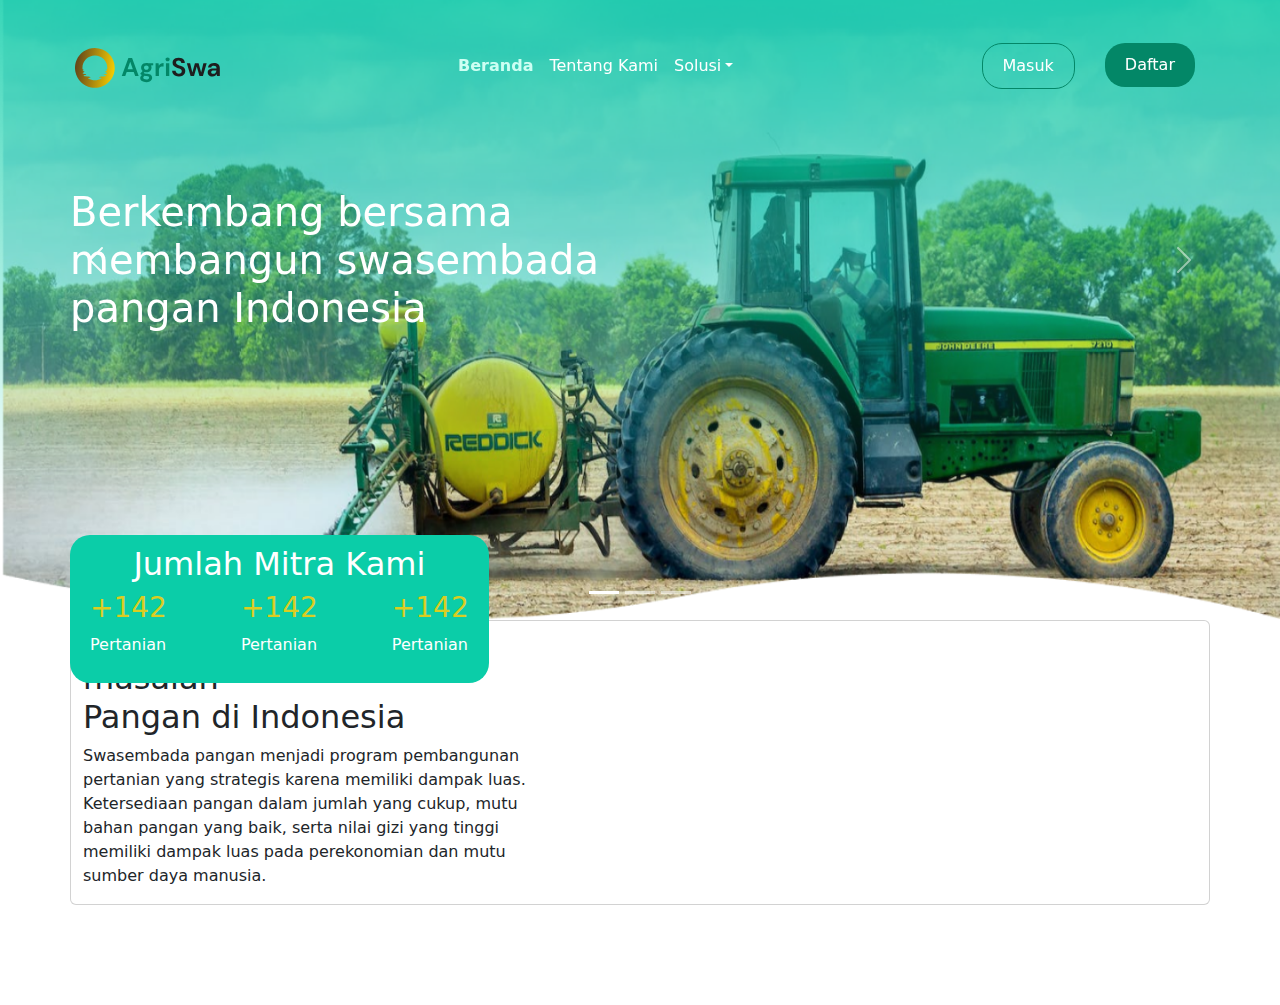
==== index.html @ 449c568a "commit" ====
<!doctype html>
<html lang="en">
  <head>
    <meta charset="utf-8">
    <meta name="viewport" content="width=device-width, initial-scale=1">
    <title>Bootstrap demo</title>
    <!-- Library Bootstrap -->
    <link href="library/bootstrap/bootstrap.min.css" rel="stylesheet" integrity="sha384-iYQeCzEYFbKjA/T2uDLTpkwGzCiq6soy8tYaI1GyVh/UjpbCx/TYkiZhlZB6+fzT" crossorigin="anonymous">

    <link rel="stylesheet" href="css/main.css">
  </head>
  <body>
     <!-- Navbar -->
    <nav class="navbar navbar-expand-lg" id="navbar">
        <div class="container-fluid">
            <a class="navbar-brand" href="index.html">
                <img src="image/logo.svg" alt="AgriSwa" class="d-inline-block align-text-top">
            </a>
            <button class="navbar-toggler" type="button" data-bs-toggle="collapse" data-bs-target="#navbarTogglerDemo02" aria-controls="navbarTogglerDemo02" aria-expanded="false" aria-label="Toggle navigation">
                <span class="navbar-toggler-icon"></span>
            </button>
            <div class="collapse navbar-collapse" id="navbarTogglerDemo02">
                <ul class="navbar-nav mx-auto">
                    <li class="nav-item">
                        <a class="nav-link active" href="#">Beranda</a>
                    </li>
                    <li class="nav-item">
                        <a class="nav-link" href="#">Tentang Kami</a>
                    </li>
                    <li class="nav-item dropdown">
                        <a class="nav-link dropdown-toggle" href="#" role="button" data-bs-toggle="dropdown" aria-expanded="false">Solusi</a>
                        <ul class="dropdown-menu">
                            <li><a class="dropdown-item" href="#">Edukasi</a></li>
                            <li><a class="dropdown-item" href="#">IoT</a></li>
                            <li><a class="dropdown-item" href="#">Market</a></li>
                        </ul>
                    </li>
                </ul>
                <ul class="navbar-nav justify-content-end">
                    <li class="nav-item">
                    <a class="nav-link btn btn-secondary my-2 my-lg-0" href="#">Masuk</a>
                    </li>
                    <li class="nav-item">
                    <a class="nav-link btn btn-primary my-2 my-lg-0" href="#">Daftar</a>
                    </li>
                </ul>
            </div>
        </div>
    </nav>
    <!-- Hero Section -->
    <section class="hero">
        <div id="carouselExampleIndicators" class="carousel slide position-relative" data-bs-ride="true">
            <div class="carousel-indicators">
                <button type="button" data-bs-target="#carouselExampleIndicators" data-bs-slide-to="0" class="active" aria-current="true" aria-label="Slide 1"></button>
                <button type="button" data-bs-target="#carouselExampleIndicators" data-bs-slide-to="1" aria-label="Slide 2"></button>
                <button type="button" data-bs-target="#carouselExampleIndicators" data-bs-slide-to="2" aria-label="Slide 3"></button>
            </div>
            <div class="carousel-inner">
                <div class="carousel-item active">
                    <img src="image/home_banner1.png" alt="">
                </div>
                <div class="carousel-item">
                    <img src="image/home_banner2.png" alt="">
                </div>
                <div class="carousel-item">
                    <img src="image/home_banner3.png" alt="">
                </div>
            </div>
            <!-- Next & Prev -->
            <button class="carousel-control-prev" type="button" data-bs-target="#carouselExampleIndicators" data-bs-slide="prev">
                <span class="carousel-control-prev-icon" aria-hidden="true"></span>
                <span class="visually-hidden">Previous</span>
            </button>
            <button class="carousel-control-next" type="button" data-bs-target="#carouselExampleIndicators" data-bs-slide="next">
                <span class="carousel-control-next-icon" aria-hidden="true"></span>
                <span class="visually-hidden">Next</span>
            </button>
            <h1 class="text">
                Berkembang bersama
                <br>
                membangun swasembada
                <br>
                pangan Indonesia
            </h1>
        </div>
        <div class="card">
            <h2 class="title text-center">
                Jumlah Mitra Kami
            </h2>
            <div class="item row d-flex">
                <div class="item-desk">
                    <h3>
                        +142
                    </h3>
                    <p>
                        Pertanian
                    </p>
                </div>
                <div class="item-desk">
                    <h3>
                        +142
                    </h3>
                    <p>
                        Pertanian
                    </p>
                </div>
                <div class="item-desk">
                    <h3>
                        +142
                    </h3>
                    <p>
                        Pertanian
                    </p>
                </div>
            </div>
        </div>
    </section>
    
    <!-- Description -->
    <sction class="desc d-flex">
        <div class="container">
            <div class="card d-flex row">
                <img src="" alt="" class="img-card col-md-5 col-lg-6">
                <div class="text-right col-md-6 col-lg-5">
                    <h2>
                        Kami Ingin Memecahkan masalah <br>Pangan di Indonesia
                    </h2>
                    <p>
                        Swasembada pangan menjadi program pembangunan pertanian yang strategis karena memiliki dampak luas. Ketersediaan pangan dalam  jumlah yang cukup, mutu bahan pangan yang baik, serta nilai gizi yang tinggi memiliki dampak luas pada perekonomian dan mutu sumber daya manusia.
                    </p>
                </div>
            </div>
        </div>
    </sction>

   
    <!-- Library -->
    <script src="library/jquery/jquery-3.6.1.slim.js"></script>
    <script src="library/bootstrap/bootstrap.bundle.min.js"></script>
    <!-- alternate js -->
    <!-- <script src="library/popper/popper.min.js"></script>
    <script src="library/bootstrap/bootstrap.min.js"></script> -->

    <script>
        // Navbar Scroll Fix
        window.onscroll = function() {myFunction()};
        var navbar = document.getElementById("navbar");
        var sticky = navbar.offsetTop;
        function myFunction() {
        if (window.pageYOffset >= sticky) {
            navbar.classList.add("sticky");
        } else {
            navbar.classList.remove("sticky");
        };
        };

        // Carousel
        const myCarouselElement = document.querySelector('#myCarousel');
        const carousel = new bootstrap.Carousel(myCarouselElement, {
            interval: 2000,
        });
    </script>
  </body>
</html>
---- css/main.css ----
.btn {
  border-radius: 20px;
  padding: 10px 20px !important;
}

.btn-primary {
  background-color: #038767 !important;
  border: none !important;
}
.btn-primary:hover {
  background-color: #003d2e !important;
  color: #bcc9c6 !important;
}

.btn-secondary {
  background-color: rgba(3, 135, 103, 0) !important;
  border: 1px solid #038767 !important;
}
.btn-secondary:hover {
  background-color: #003d2e !important;
  border: none !important;
  color: #bcc9c6 !important;
}

.navbar {
  z-index: 7;
  background-color: #0BCDA8;
  position: fixed;
  width: 100%;
  top: 0;
  padding: 10px 10px;
}
@media screen and (min-width: 1024px) {
  .navbar {
    margin-top: 30px;
    padding: 10px 70px;
    background-color: rgba(11, 205, 168, 0);
  }
}
.navbar .container-fluid {
  padding: 0px;
}
.navbar .container-fluid .navbar-brand {
  padding: 4.5px;
  margin: 0px;
}
.navbar .container-fluid .navbar-brand img {
  height: 40px;
}
.navbar .container-fluid a {
  color: white;
}
.navbar .container-fluid a:hover {
  color: #038767;
}
.navbar .container-fluid a.active {
  font-weight: bold;
  color: #cdfff3;
}
.navbar .container-fluid .btn {
  margin: 0px 15px;
}
.navbar .container-fluid .dropdown-menu {
  background-color: #038767;
}
.navbar.sticky {
  background-color: #0BCDA8;
  position: fixed;
  top: 0;
  margin-top: 0px;
  width: 100%;
}

.sticky + .hero {
  padding-top: 70px;
}

.hero {
  z-index: 6;
  height: 50vh;
  position: relative;
  margin-top: 65px;
}
@media screen and (min-width: 1024px) {
  .hero {
    margin-top: -100px;
    height: 80vh;
  }
}
.hero .text {
  color: white;
  position: absolute;
}
@media screen and (min-width: 480px) {
  .hero .text {
    top: 30%;
    margin-left: 10px;
  }
}
@media screen and (min-width: 1024px) {
  .hero .text {
    top: 40%;
    margin-left: 70px;
  }
}
.hero .carousel-item {
  border: none;
}
.hero .carousel-item img {
  width: 100%;
  height: 50vh;
}
@media screen and (min-width: 1024px) {
  .hero .carousel-item img {
    height: 80vh;
  }
}
.hero .card {
  background-color: #0BCDA8;
  width: -webkit-fit-content;
  width: -moz-fit-content;
  width: fit-content;
  padding: 10px 20px;
  color: white;
  border: none;
  border-radius: 20px;
  margin: 20px auto;
}
@media screen and (min-width: 480px) {
  .hero .card {
    position: absolute;
    bottom: 10;
    margin-top: -85px;
    left: 10px;
  }
}
@media screen and (min-width: 1024px) {
  .hero .card {
    left: 70px;
  }
}
.hero .card .item {
  gap: 20px;
}
@media screen and (min-width: 1024px) {
  .hero .card .item {
    gap: 50px;
  }
}
.hero .card .item h3 {
  color: #dacd22;
}
.hero .card .item .item-desk {
  width: -webkit-fit-content;
  width: -moz-fit-content;
  width: fit-content;
}/*# sourceMappingURL=main.css.map */
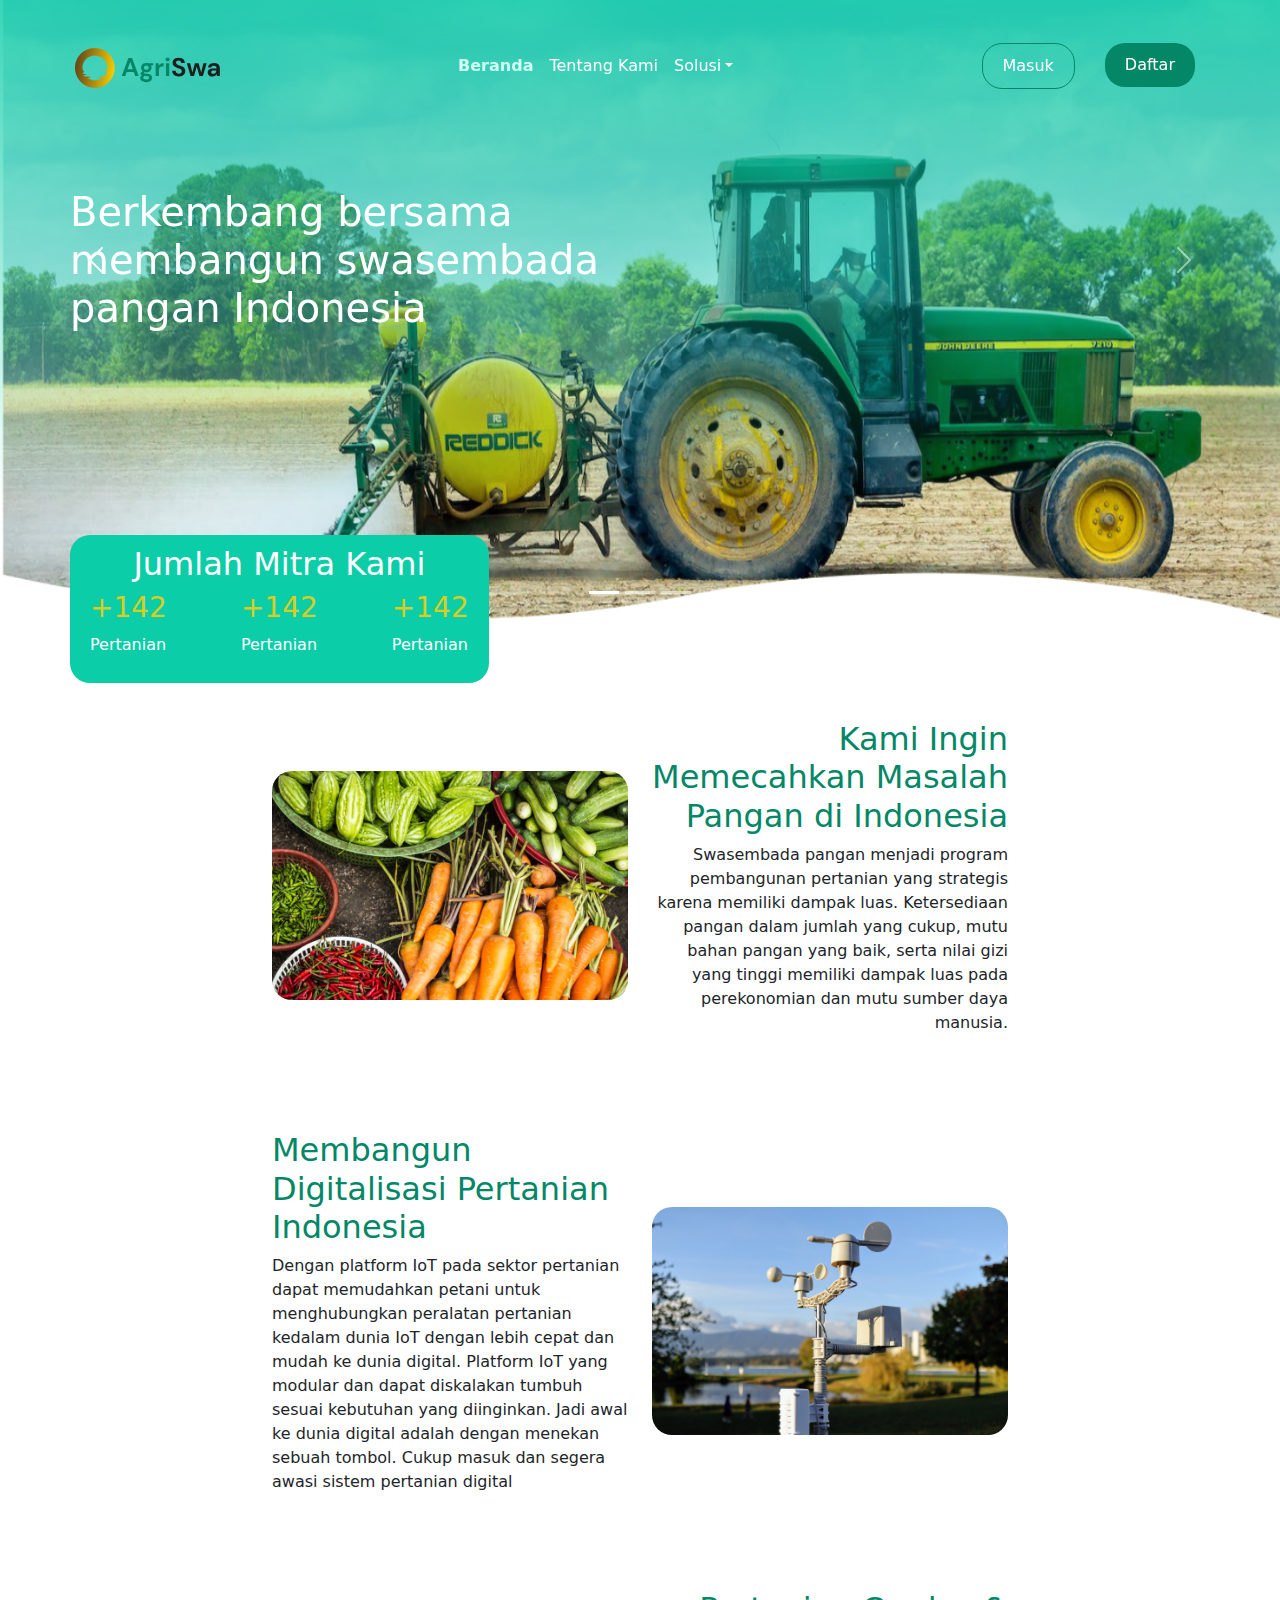
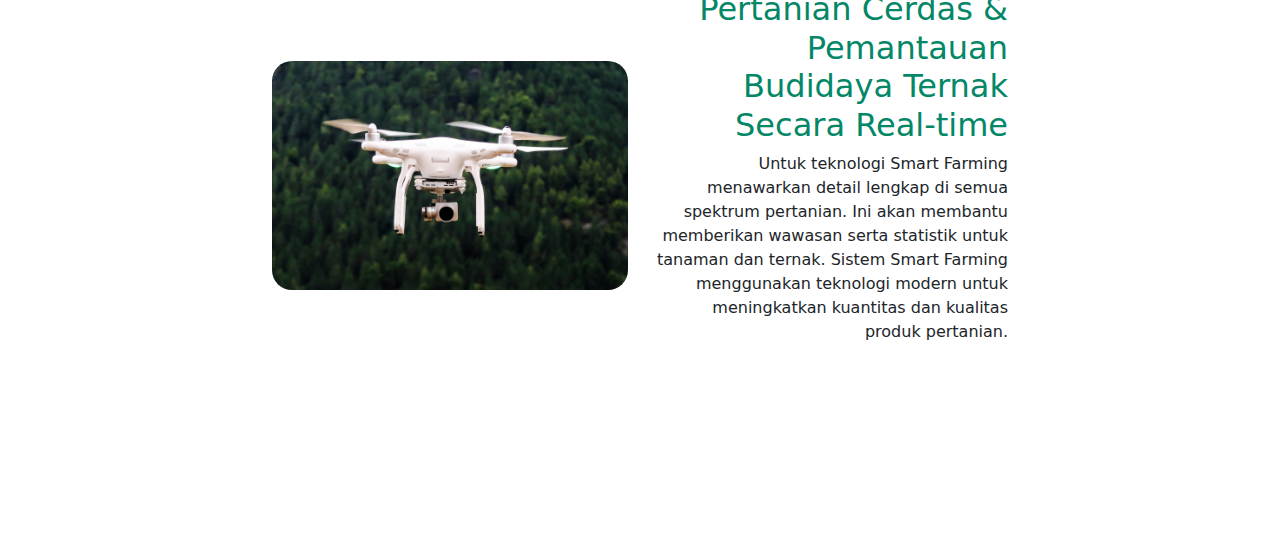
==== commit 0c31a9c1: "[UPDATE] Tambah card detail Landing Page" ====
--- a/index.html
+++ b/index.html
@@ -5,7 +5,7 @@
     <meta name="viewport" content="width=device-width, initial-scale=1">
     <title>Bootstrap demo</title>
     <!-- Library Bootstrap -->
-    <link href="library/bootstrap/bootstrap.min.css" rel="stylesheet" integrity="sha384-iYQeCzEYFbKjA/T2uDLTpkwGzCiq6soy8tYaI1GyVh/UjpbCx/TYkiZhlZB6+fzT" crossorigin="anonymous">
+    <link href="library/bootstrap/bootstrap.min.css" rel="stylesheet">
 
     <link rel="stylesheet" href="css/main.css">
   </head>
@@ -75,7 +75,7 @@
                 <span class="carousel-control-next-icon" aria-hidden="true"></span>
                 <span class="visually-hidden">Next</span>
             </button>
-            <h1 class="text">
+            <h1 class="text d-none d-md-block">
                 Berkembang bersama
                 <br>
                 membangun swasembada
@@ -119,14 +119,43 @@
     <!-- Description -->
     <sction class="desc d-flex">
         <div class="container">
-            <div class="card d-flex row">
-                <img src="" alt="" class="img-card col-md-5 col-lg-6">
-                <div class="text-right col-md-6 col-lg-5">
+            <div class="card-item row d-flex align-items-center">
+                <div class="col-lg-4 col-md-6 col-12 offset-lg-2 text-center">
+                    <img src="image/home_subhead1.jpg" alt="" class="w-100 h-auto">
+                </div>
+                <div class="col-md-6 col-lg-4 text-md-end">
                     <h2>
-                        Kami Ingin Memecahkan masalah <br>Pangan di Indonesia
+                        Kami Ingin Memecahkan Masalah Pangan di Indonesia
                     </h2>
                     <p>
                         Swasembada pangan menjadi program pembangunan pertanian yang strategis karena memiliki dampak luas. Ketersediaan pangan dalam  jumlah yang cukup, mutu bahan pangan yang baik, serta nilai gizi yang tinggi memiliki dampak luas pada perekonomian dan mutu sumber daya manusia.
+                    </p>
+                </div>
+            </div>
+            <div class="card-item row d-flex align-items-center flex-row-reverse">
+                <div class="col-lg-2"></div>
+                <div class="col-lg-4 col-md-6 col-12 text-center">
+                    <img src="image/home_subhead2.jpg" alt="" class="w-100 h-auto">
+                </div>
+                <div class="col-md-6 col-lg-4 text-md-start">
+                    <h2>
+                        Membangun Digitalisasi Pertanian Indonesia
+                    </h2>
+                    <p>
+                        Dengan platform IoT pada sektor pertanian  dapat memudahkan petani untuk  menghubungkan peralatan pertanian kedalam dunia IoT dengan lebih cepat dan mudah ke dunia digital. Platform IoT yang modular dan dapat diskalakan tumbuh sesuai kebutuhan yang diinginkan. Jadi awal ke dunia digital adalah dengan menekan sebuah tombol. Cukup masuk dan segera awasi sistem pertanian digital
+                    </p>
+                </div>
+            </div>
+            <div class="card-item row d-flex align-items-center">
+                <div class="col-lg-4 col-md-6 col-12 offset-lg-2 text-center">
+                    <img src="image/home_subhead3.jpg" alt="" class="w-100 h-auto">
+                </div>
+                <div class="col-md-6 col-lg-4 text-md-end">
+                    <h2>
+                        Pertanian Cerdas & Pemantauan Budidaya Ternak Secara Real-time
+                    </h2>
+                    <p>
+                        Untuk teknologi Smart Farming menawarkan detail lengkap di semua spektrum pertanian. Ini akan membantu memberikan wawasan serta statistik untuk tanaman dan ternak. Sistem Smart Farming menggunakan teknologi modern untuk meningkatkan kuantitas dan kualitas produk pertanian.
                     </p>
                 </div>
             </div>
--- a/css/main.css
+++ b/css/main.css
@@ -69,10 +69,6 @@
   top: 0;
   margin-top: 0px;
   width: 100%;
-}
-
-.sticky + .hero {
-  padding-top: 70px;
 }
 
 .hero {
@@ -154,4 +150,36 @@
   width: -webkit-fit-content;
   width: -moz-fit-content;
   width: fit-content;
+}
+
+.desc {
+  margin-top: 100px;
+}
+@media screen and (max-width: 479px) {
+  .desc {
+    margin-top: 200px;
+  }
+}
+.desc .card-item {
+  margin-bottom: 80px;
+}
+.desc .card-item img {
+  border-radius: 20px;
+  background-position: center;
+  background-size: cover;
+}
+.desc .card-item h2 {
+  color: #038767;
+}
+@media screen and (max-width: 479px) {
+  .desc .card-item {
+    margin-bottom: 40px;
+  }
+  .desc .card-item p {
+    text-align: justify;
+  }
+  .desc .card-item h2 {
+    margin-top: 10px;
+    margin-bottom: 5px;
+  }
 }/*# sourceMappingURL=main.css.map */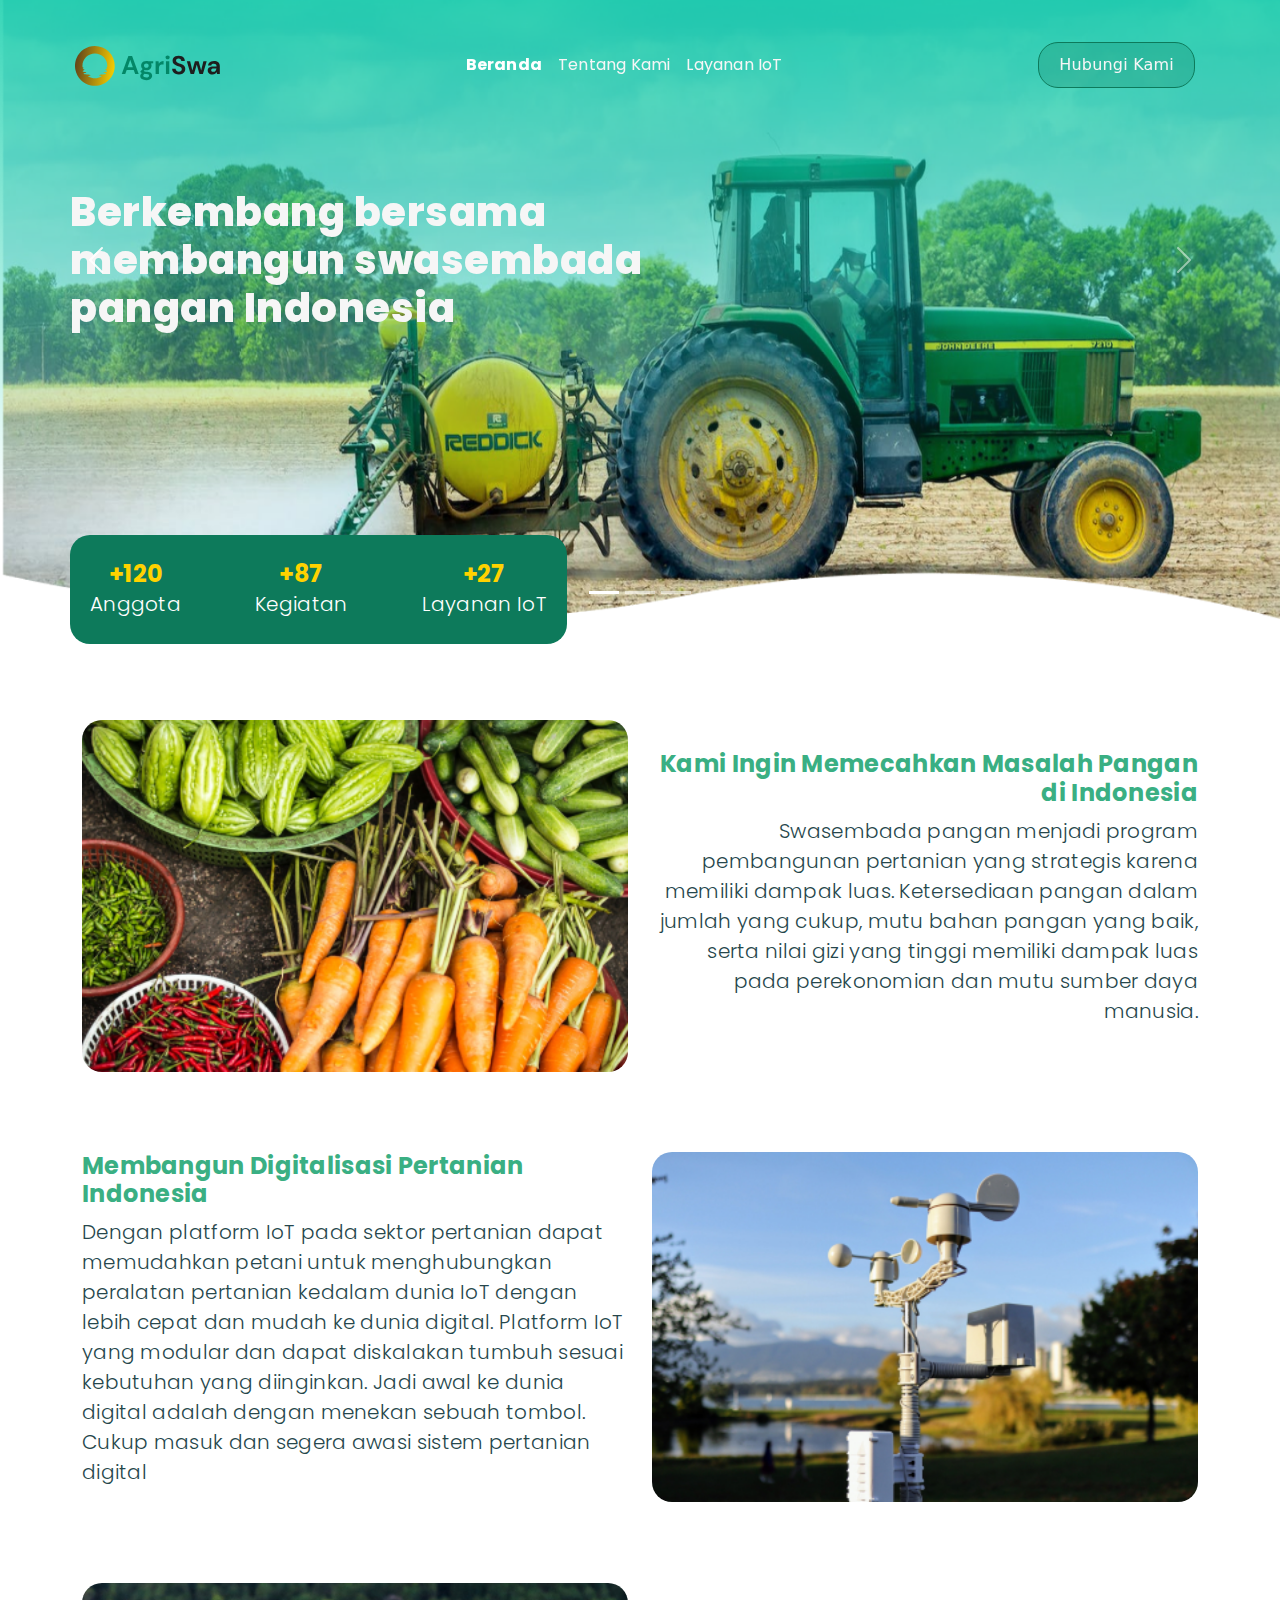
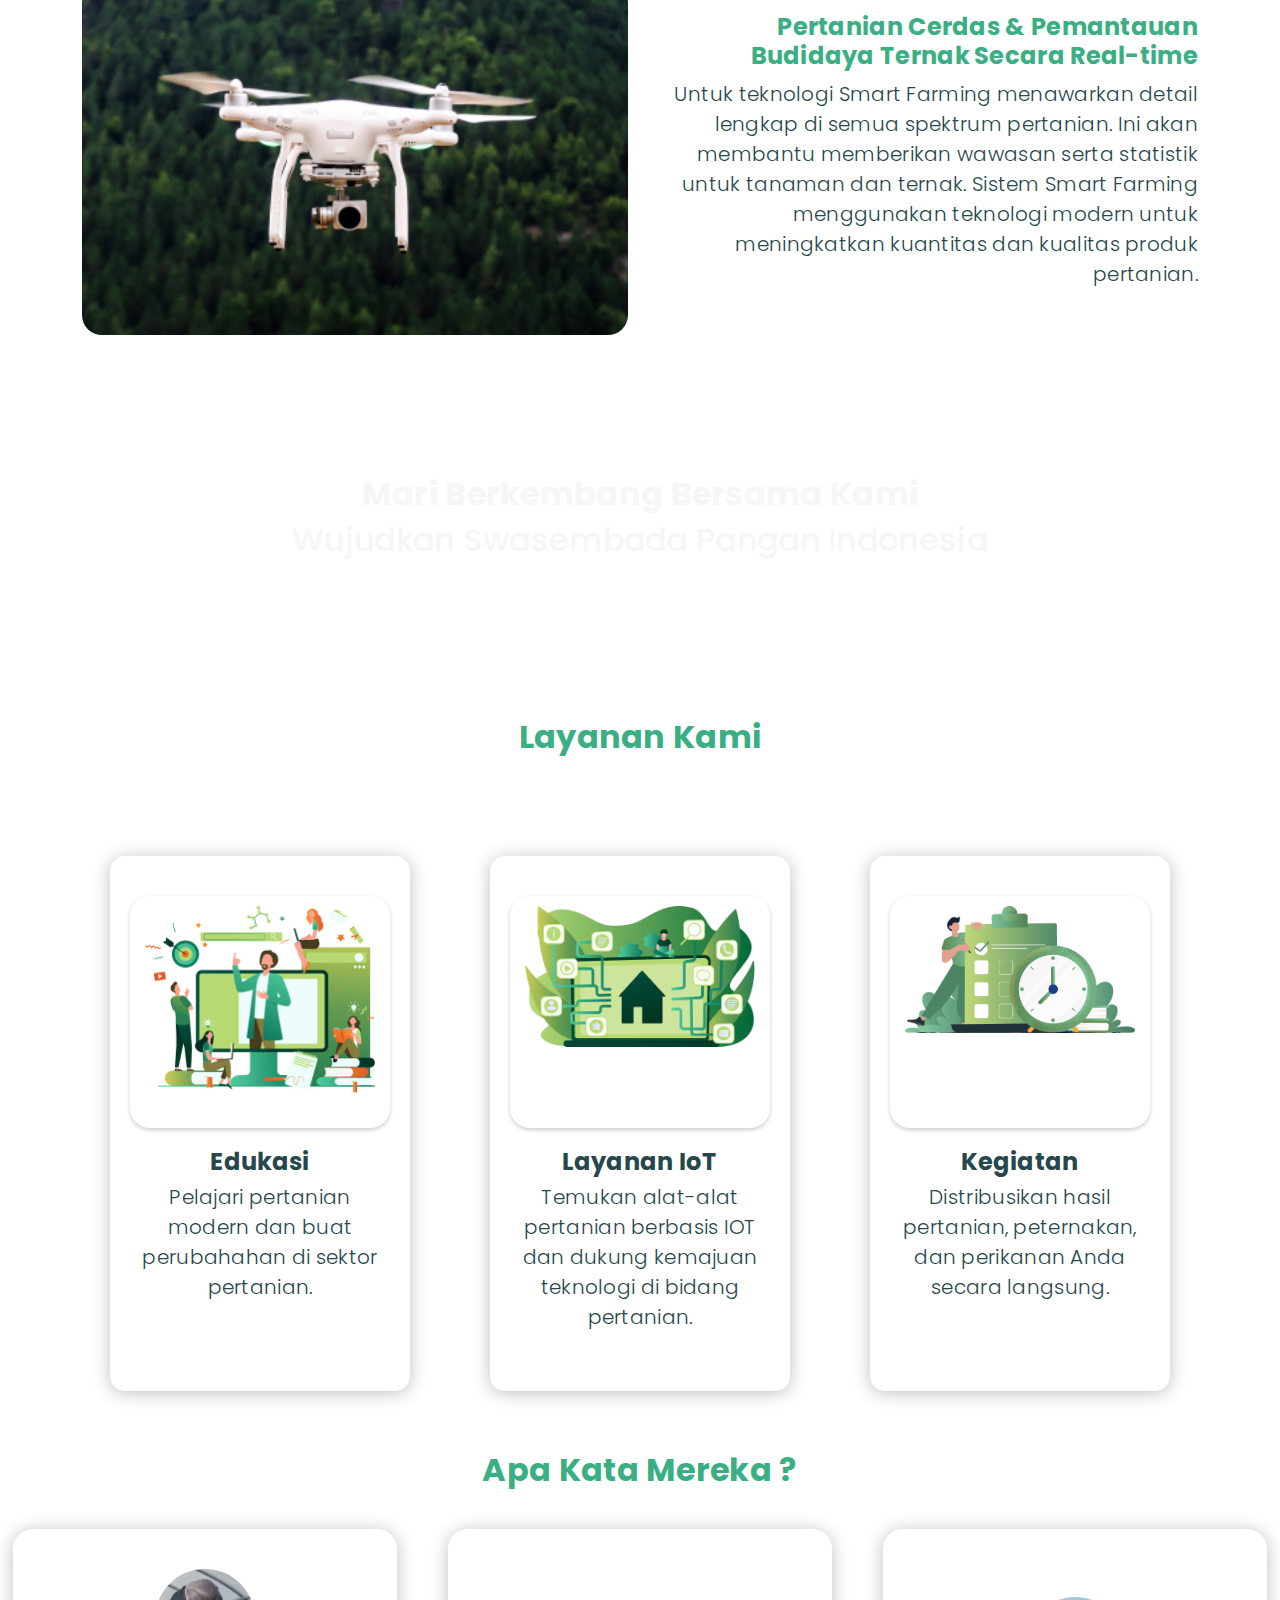
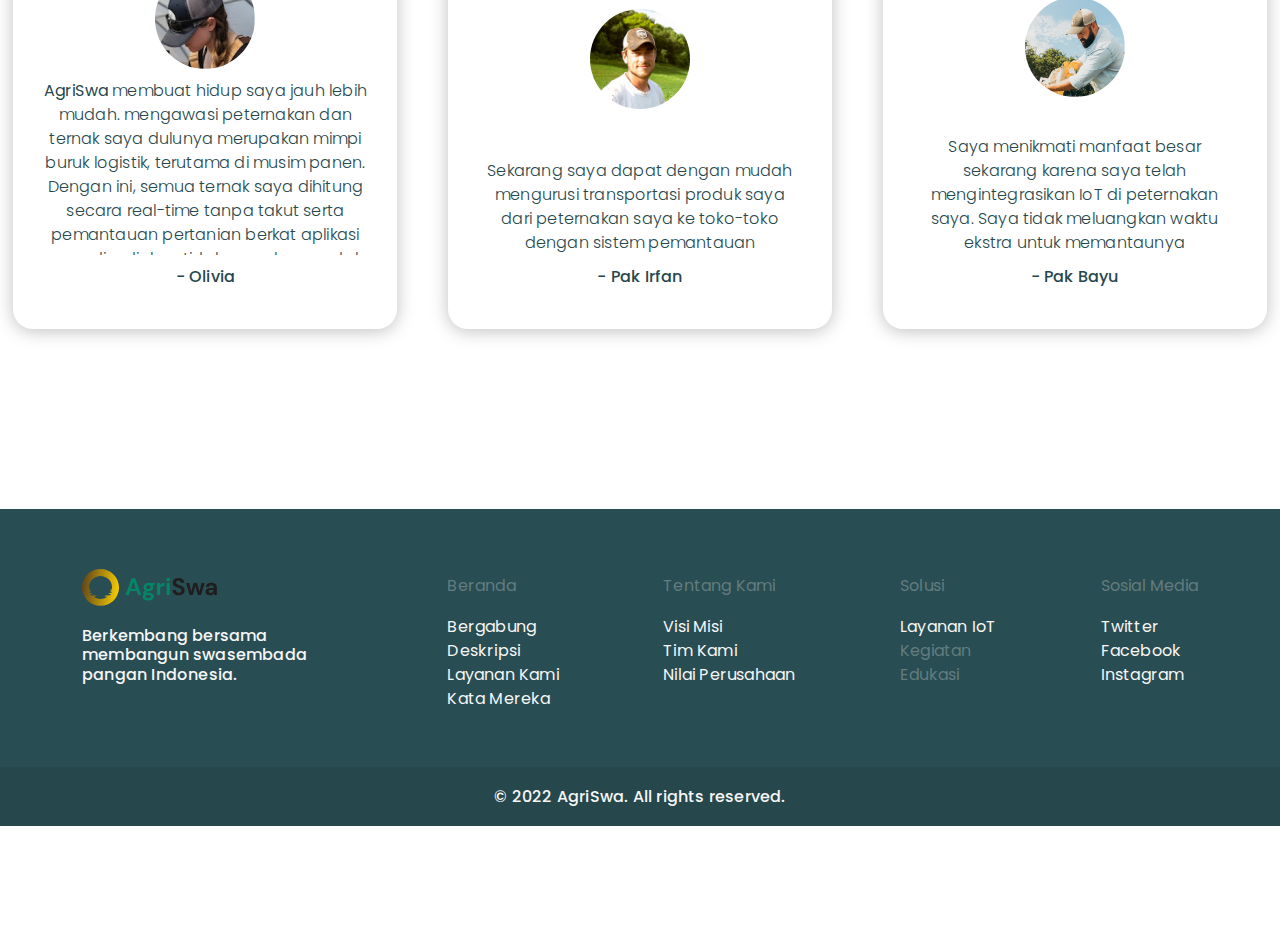
==== commit 4d22743f: "{UPDATE] Final Update Landing Page, Tentang Kami" ====
--- a/index.html
+++ b/index.html
@@ -3,15 +3,18 @@
   <head>
     <meta charset="utf-8">
     <meta name="viewport" content="width=device-width, initial-scale=1">
-    <title>Bootstrap demo</title>
+    <title>AgriSwa | Landing Page</title>
     <!-- Library Bootstrap -->
     <link href="library/bootstrap/bootstrap.min.css" rel="stylesheet">
-
+    <!-- Font -->
+    <style>
+        @import url('https://fonts.googleapis.com/css2?family=Poppins:wght@300;400;500;600;700;800&display=swap');
+    </style>
     <link rel="stylesheet" href="css/main.css">
   </head>
   <body>
      <!-- Navbar -->
-    <nav class="navbar navbar-expand-lg" id="navbar">
+    <nav class="navbar navbar-expand-md" id="navbar">
         <div class="container-fluid">
             <a class="navbar-brand" href="index.html">
                 <img src="image/logo.svg" alt="AgriSwa" class="d-inline-block align-text-top">
@@ -22,31 +25,24 @@
             <div class="collapse navbar-collapse" id="navbarTogglerDemo02">
                 <ul class="navbar-nav mx-auto">
                     <li class="nav-item">
-                        <a class="nav-link active" href="#">Beranda</a>
-                    </li>
-                    <li class="nav-item">
-                        <a class="nav-link" href="#">Tentang Kami</a>
-                    </li>
-                    <li class="nav-item dropdown">
-                        <a class="nav-link dropdown-toggle" href="#" role="button" data-bs-toggle="dropdown" aria-expanded="false">Solusi</a>
-                        <ul class="dropdown-menu">
-                            <li><a class="dropdown-item" href="#">Edukasi</a></li>
-                            <li><a class="dropdown-item" href="#">IoT</a></li>
-                            <li><a class="dropdown-item" href="#">Market</a></li>
-                        </ul>
+                        <a class="nav-link active" href="index.html">Beranda</a>
+                    </li>
+                    <li class="nav-item">
+                        <a class="nav-link" href="tentangkami.html">Tentang Kami</a>
+                    </li>
+                    <li class="nav-item">
+                        <a class="nav-link" href="#">Layanan IoT</a>
                     </li>
                 </ul>
                 <ul class="navbar-nav justify-content-end">
                     <li class="nav-item">
-                    <a class="nav-link btn btn-secondary my-2 my-lg-0" href="#">Masuk</a>
-                    </li>
-                    <li class="nav-item">
-                    <a class="nav-link btn btn-primary my-2 my-lg-0" href="#">Daftar</a>
+                    <a class="nav-link btn btn-secondary my-2 my-lg-0" href="#">Hubungi Kami</a>
                     </li>
                 </ul>
             </div>
         </div>
     </nav>
+
     <!-- Hero Section -->
     <section class="hero">
         <div id="carouselExampleIndicators" class="carousel slide position-relative" data-bs-ride="true">
@@ -56,13 +52,13 @@
                 <button type="button" data-bs-target="#carouselExampleIndicators" data-bs-slide-to="2" aria-label="Slide 3"></button>
             </div>
             <div class="carousel-inner">
-                <div class="carousel-item active">
+                <div class="carousel-item active" data-bs-interval="1500">
                     <img src="image/home_banner1.png" alt="">
                 </div>
-                <div class="carousel-item">
+                <div class="carousel-item" data-bs-interval="2000">
                     <img src="image/home_banner2.png" alt="">
                 </div>
-                <div class="carousel-item">
+                <div class="carousel-item" data-bs-interval="2000"> 
                     <img src="image/home_banner3.png" alt="">
                 </div>
             </div>
@@ -84,32 +80,29 @@
             </h1>
         </div>
         <div class="card">
-            <h2 class="title text-center">
-                Jumlah Mitra Kami
-            </h2>
-            <div class="item row d-flex">
+            <div class="item row d-flex text-center">
                 <div class="item-desk">
                     <h3>
-                        +142
-                    </h3>
-                    <p>
-                        Pertanian
+                        +120
+                    </h3>
+                    <p>
+                        Anggota
                     </p>
                 </div>
                 <div class="item-desk">
                     <h3>
-                        +142
-                    </h3>
-                    <p>
-                        Pertanian
+                        +87
+                    </h3>
+                    <p>
+                        Kegiatan
                     </p>
                 </div>
                 <div class="item-desk">
                     <h3>
-                        +142
-                    </h3>
-                    <p>
-                        Pertanian
+                        +27
+                    </h3>
+                    <p>
+                        Layanan IoT
                     </p>
                 </div>
             </div>
@@ -117,43 +110,42 @@
     </section>
     
     <!-- Description -->
-    <sction class="desc d-flex">
+    <sction id="desc" class="desc d-flex">
         <div class="container">
             <div class="card-item row d-flex align-items-center">
-                <div class="col-lg-4 col-md-6 col-12 offset-lg-2 text-center">
-                    <img src="image/home_subhead1.jpg" alt="" class="w-100 h-auto">
-                </div>
-                <div class="col-md-6 col-lg-4 text-md-end">
-                    <h2>
+                <div class="col-lg-6 col-md-6 col-12  text-center ">
+                    <img src="image/home_subhead1.jpg" alt="" class="w-100 h-auto mb-3 mb-md-0">
+                </div>
+                <div class="col-md-6 col-lg-6 text-start text-md-end">
+                    <h3>
                         Kami Ingin Memecahkan Masalah Pangan di Indonesia
-                    </h2>
+                    </h3>
                     <p>
                         Swasembada pangan menjadi program pembangunan pertanian yang strategis karena memiliki dampak luas. Ketersediaan pangan dalam  jumlah yang cukup, mutu bahan pangan yang baik, serta nilai gizi yang tinggi memiliki dampak luas pada perekonomian dan mutu sumber daya manusia.
                     </p>
                 </div>
             </div>
             <div class="card-item row d-flex align-items-center flex-row-reverse">
-                <div class="col-lg-2"></div>
-                <div class="col-lg-4 col-md-6 col-12 text-center">
-                    <img src="image/home_subhead2.jpg" alt="" class="w-100 h-auto">
-                </div>
-                <div class="col-md-6 col-lg-4 text-md-start">
-                    <h2>
+                <div class="col-lg-6 col-md-6 col-12 text-center">
+                    <img src="image/home_subhead2.jpg" alt="" class="w-100 h-auto mb-3 mb-md-0">
+                </div>
+                <div class="col-md-6 col-lg-6 text-start text-md-start">
+                    <h3>
                         Membangun Digitalisasi Pertanian Indonesia
-                    </h2>
+                    </h3>
                     <p>
                         Dengan platform IoT pada sektor pertanian  dapat memudahkan petani untuk  menghubungkan peralatan pertanian kedalam dunia IoT dengan lebih cepat dan mudah ke dunia digital. Platform IoT yang modular dan dapat diskalakan tumbuh sesuai kebutuhan yang diinginkan. Jadi awal ke dunia digital adalah dengan menekan sebuah tombol. Cukup masuk dan segera awasi sistem pertanian digital
                     </p>
                 </div>
             </div>
             <div class="card-item row d-flex align-items-center">
-                <div class="col-lg-4 col-md-6 col-12 offset-lg-2 text-center">
-                    <img src="image/home_subhead3.jpg" alt="" class="w-100 h-auto">
-                </div>
-                <div class="col-md-6 col-lg-4 text-md-end">
-                    <h2>
+                <div class="col-lg-6 col-md-6 col-12  text-center">
+                    <img src="image/home_subhead3.jpg" alt="" class="w-100 h-auto mb-3 mb-md-0">
+                </div>
+                <div class="col-md-6 col-lg-6 text-start text-md-end">
+                    <h3>
                         Pertanian Cerdas & Pemantauan Budidaya Ternak Secara Real-time
-                    </h2>
+                    </h3>
                     <p>
                         Untuk teknologi Smart Farming menawarkan detail lengkap di semua spektrum pertanian. Ini akan membantu memberikan wawasan serta statistik untuk tanaman dan ternak. Sistem Smart Farming menggunakan teknologi modern untuk meningkatkan kuantitas dan kualitas produk pertanian.
                     </p>
@@ -162,7 +154,114 @@
         </div>
     </sction>
 
-   
+    <!-- Banner Layanan -->
+    <section id="layanan" class="banner-layanan">
+        <h2>Mari Berkembang Bersama Kami</h2>
+        <h2 class="light">Wujudkan Swasembada Pangan Indonesia</h2>
+    </section>
+
+    <!-- Layanan -->
+    <section class="layanan">
+        <h2 class="text-center">Layanan Kami</h2>
+        <div class="container">
+            <div class="row d-flex align-items-center justify-content-around">
+                <a href="#" class="card text-center">
+                    <div class="card-img">
+                        <img src="image/home_layanan1.png" alt="">
+                    </div>
+                    <h3>Edukasi</h3>
+                    <p>Pelajari pertanian modern dan buat perubahahan di sektor pertanian.</p>
+                </a>
+                <a href="#" class="card text-center">
+                    <div class="card-img">
+                        <img src="image/home_layanan2.png" alt="">
+                    </div>
+                    <h3>Layanan IoT</h3>
+                    <p>Temukan alat-alat pertanian berbasis IOT dan dukung kemajuan teknologi di bidang pertanian.</p>
+                </a>
+                <a href="#" class="card text-center">
+                    <div class="card-img">
+                        <img src="image/home_layanan3.png" alt="">
+                    </div>
+                    <h3>Kegiatan</h3>
+                    <p>Distribusikan hasil pertanian, peternakan, dan perikanan Anda secara langsung.</p>
+                </a>
+            </div>
+        </div>
+    </section>
+
+    <!-- Testimoni -->
+    <section id="testimoni" class="testimoni text-center">
+        <h2>Apa Kata Mereka ?</h2>
+        <div class="row d-flex align-items-center justify-content-around">
+            <div class="card col-md-4 d-flex text-center">
+                <img src="image/profile_test1.jpg" alt="">
+                <p class="p1"><b>AgriSwa</b> membuat hidup saya jauh lebih mudah. mengawasi peternakan dan ternak saya dulunya merupakan mimpi buruk logistik, terutama di musim panen. Dengan ini, semua ternak saya dihitung secara real-time tanpa takut serta pemantauan pertanian berkat aplikasi yang disediakan tidak pernah semudah ini sebelumnya.</p>
+                <div class="sh2">- Olivia</div>
+            </div>
+            <div class="card col-md-4 d-flex text-center">
+                <img src="image/profile_test2.jpg" alt="">
+                <p class="p1">Sekarang saya dapat dengan mudah mengurusi transportasi produk saya dari peternakan saya ke toko-toko dengan sistem pemantauan</p>
+                <div class="sh2">- Pak Irfan</div>
+            </div>
+            <div class="card col-md-4 d-flex text-center">
+                <img src="image/profile_test3.jpg" alt="">
+                <p class="p1">Saya menikmati manfaat besar sekarang karena saya telah mengintegrasikan IoT di peternakan saya. Saya tidak meluangkan waktu ekstra untuk memantaunya</p>
+                <div class="sh2">- Pak Bayu</div>
+            </div>
+        </div>
+    </section>
+
+    <!-- Footer -->
+    <section class="footer">
+        <div class="company">
+            <div class="container">
+                <div class="row d-flex justify-content-between">
+                    <div class="col-12 mb-3 mb-md-0 col-lg-3">
+                        <img src="image/logo.svg" alt="AgriSwa">
+                        <h5 class="sh2">Berkembang bersama  membangun swasembada pangan Indonesia.</h5>
+                    </div>
+                    <div class="col-6 col-md-auto">
+                        <p><a href="index.html"><b>Beranda</b></a></p>
+                        <ul class="list-unstyled">
+                            <li><a href="index.html#" class="p1">Bergabung</a></li>
+                            <li><a href="index.html##desc" class="p1">Deskripsi</a></li>
+                            <li><a href="index.html#layanan" class="p1">Layanan Kami</a></li>
+                            <li><a href="index.html#testimoni" class="p1">Kata Mereka</a></li>
+                        </ul>
+                    </div>
+                    <div class="col-6 col-md-auto">
+                        <p><a href="tentangkami.html"><b>Tentang Kami</b></a></p>
+                        <ul class="list-unstyled">
+                            <li><a href="tentangkami.html#visimisi" class="p1">Visi Misi</a></li>
+                            <li><a href="tentangkami.html#tim" class="p1">Tim Kami</a></li>
+                            <li><a href="tentangkami.html#value" class="p1">Nilai Perusahaan</a></li>
+                        </ul>
+                    </div>
+                    <div class="col-6 col-md-auto">
+                        <p><a href="#"><b>Solusi</b></a></p>
+                        <ul class="list-unstyled">
+                            <li><a href="#" class="p1">Layanan IoT</a></li>
+                            <li><a href="#" class="p1 dis">Kegiatan</a></li>
+                            <li><a href="#" class="p1 dis">Edukasi</a></li>
+                        </ul>
+                    </div>
+                    <div class="col-6 col-md-auto">
+                        <p><a href="#"><b>Sosial Media</b></a></p>
+                        <ul class="list-unstyled">
+                            <li><a href="https://twitter.com/vokasiipb" class="p1">Twitter</a></li>
+                            <li><a href="https://www.facebook.com/vokasiipb/" class="p1">Facebook</a></li>
+                            <li><a href="https://www.instagram.com/sekolahvokasiipb" class="p1">Instagram</a></li>
+                        </ul>
+                    </div>
+                </div>
+            </div>
+        </div>
+        <div class="row text-center copyright">
+            <h5 class="sh2">© 2022 AgriSwa. All rights reserved.</h5>
+        </div>
+    </section>
+
     <!-- Library -->
     <script src="library/jquery/jquery-3.6.1.slim.js"></script>
     <script src="library/bootstrap/bootstrap.bundle.min.js"></script>
@@ -182,12 +281,6 @@
             navbar.classList.remove("sticky");
         };
         };
-
-        // Carousel
-        const myCarouselElement = document.querySelector('#myCarousel');
-        const carousel = new bootstrap.Carousel(myCarouselElement, {
-            interval: 2000,
-        });
     </script>
   </body>
 </html>--- a/css/main.css
+++ b/css/main.css
@@ -1,30 +1,121 @@
+body {
+  overflow-x: hidden;
+  color: #26474C;
+}
+
+h1 {
+  font-family: "Poppins", sans-serif;
+  font-weight: 800;
+  font-size: 40px;
+  letter-spacing: 0.5px;
+}
+
+h2 {
+  font-family: "Poppins", sans-serif;
+  font-weight: 700;
+  font-size: 32px;
+  letter-spacing: 0.3px;
+}
+
+h3 {
+  font-family: "Poppins", sans-serif;
+  font-weight: 700;
+  font-size: 24px;
+  letter-spacing: 0.3px;
+}
+
+h4 {
+  font-family: "Poppins", sans-serif;
+  font-weight: 600;
+  font-size: 20px;
+  letter-spacing: 0.2px;
+}
+
+h5 {
+  font-family: "Poppins", sans-serif;
+  font-weight: 600;
+  font-size: 16px;
+  letter-spacing: 0.2px;
+}
+
+p {
+  font-family: "Poppins", sans-serif;
+  font-weight: 300;
+  font-size: 20px;
+  letter-spacing: 0.3px;
+}
+p b {
+  font-weight: 400;
+}
+p.p1 {
+  font-size: 16px;
+  letter-spacing: 0.2px;
+}
+p.p1 b {
+  font-weight: 400;
+}
+p.p2 {
+  font-size: 12px;
+  letter-spacing: 0.2px;
+}
+p.p2 b {
+  font-weight: 400;
+}
+
+.sh1 {
+  font-family: "Poppins", sans-serif;
+  font-weight: 500;
+  font-size: 24px;
+  letter-spacing: 0.3px;
+}
+
+.sh2 {
+  font-family: "Poppins", sans-serif;
+  font-weight: 500;
+  font-size: 16px;
+  letter-spacing: 0.2px;
+}
+
+a {
+  font-family: "Poppins", sans-serif;
+  font-weight: 400;
+  font-size: 16px;
+  letter-spacing: 0.2px;
+  text-decoration: none;
+}
+a .active {
+  font-weight: 500;
+}
+
 .btn {
   border-radius: 20px;
   padding: 10px 20px !important;
 }
 
 .btn-primary {
-  background-color: #038767 !important;
+  background-color: #0D7A5B !important;
   border: none !important;
 }
 .btn-primary:hover {
-  background-color: #003d2e !important;
-  color: #bcc9c6 !important;
+  background-color: #3AAF83 !important;
+  color: #F6F6F6 !important;
+  font-weight: 500;
 }
 
 .btn-secondary {
-  background-color: rgba(3, 135, 103, 0) !important;
-  border: 1px solid #038767 !important;
+  background-color: rgba(13, 122, 91, 0.25) !important;
+  border: 1px solid #0D7A5B !important;
 }
 .btn-secondary:hover {
-  background-color: #003d2e !important;
+  background-color: #0BCDA8 !important;
   border: none !important;
-  color: #bcc9c6 !important;
+  color: #26474C !important;
+  font-weight: 500;
 }
 
 .navbar {
   z-index: 7;
-  background-color: #0BCDA8;
+  background-color: #3AAF83;
   position: fixed;
   width: 100%;
   top: 0;
@@ -34,7 +125,7 @@
   .navbar {
     margin-top: 30px;
     padding: 10px 70px;
-    background-color: rgba(11, 205, 168, 0);
+    background-color: rgba(58, 175, 131, 0);
   }
 }
 .navbar .container-fluid {
@@ -48,23 +139,20 @@
   height: 40px;
 }
 .navbar .container-fluid a {
-  color: white;
+  color: #F6F6F6;
 }
 .navbar .container-fluid a:hover {
-  color: #038767;
+  color: #0D7A5B;
 }
 .navbar .container-fluid a.active {
   font-weight: bold;
-  color: #cdfff3;
+  color: white;
 }
 .navbar .container-fluid .btn {
   margin: 0px 15px;
 }
-.navbar .container-fluid .dropdown-menu {
-  background-color: #038767;
-}
 .navbar.sticky {
-  background-color: #0BCDA8;
+  background-color: #3AAF83;
   position: fixed;
   top: 0;
   margin-top: 0px;
@@ -84,7 +172,7 @@
   }
 }
 .hero .text {
-  color: white;
+  color: #F6F6F6;
   position: absolute;
 }
 @media screen and (min-width: 480px) {
@@ -99,24 +187,22 @@
     margin-left: 70px;
   }
 }
-.hero .carousel-item {
-  border: none;
-}
-.hero .carousel-item img {
+.hero img {
   width: 100%;
   height: 50vh;
-}
-@media screen and (min-width: 1024px) {
-  .hero .carousel-item img {
+  background-size: cover;
+}
+@media screen and (min-width: 1024px) {
+  .hero img {
     height: 80vh;
   }
 }
 .hero .card {
-  background-color: #0BCDA8;
+  background-color: #0D7A5B;
   width: -webkit-fit-content;
   width: -moz-fit-content;
   width: fit-content;
-  padding: 10px 20px;
+  padding: 25px 10px;
   color: white;
   border: none;
   border-radius: 20px;
@@ -128,6 +214,7 @@
     bottom: 10;
     margin-top: -85px;
     left: 10px;
+    padding: 25px 20px;
   }
 }
 @media screen and (min-width: 1024px) {
@@ -135,16 +222,17 @@
     left: 70px;
   }
 }
-.hero .card .item {
-  gap: 20px;
-}
 @media screen and (min-width: 1024px) {
   .hero .card .item {
     gap: 50px;
   }
 }
 .hero .card .item h3 {
-  color: #dacd22;
+  color: #FFD200;
+  margin: 0px;
+}
+.hero .card .item p {
+  margin: 0px;
 }
 .hero .card .item .item-desk {
   width: -webkit-fit-content;
@@ -168,18 +256,237 @@
   background-position: center;
   background-size: cover;
 }
-.desc .card-item h2 {
-  color: #038767;
-}
-@media screen and (max-width: 479px) {
+.desc .card-item h3 {
+  color: #3AAF83;
+}
+.desc .card-item h1 {
+  color: #3AAF83;
+}
+@media screen and (max-width: 719px) {
   .desc .card-item {
-    margin-bottom: 40px;
+    margin-bottom: 20px;
   }
   .desc .card-item p {
     text-align: justify;
   }
-  .desc .card-item h2 {
-    margin-top: 10px;
-    margin-bottom: 5px;
-  }
+}
+
+.banner-layanan {
+  padding: 60px 0px;
+  text-align: center;
+  background-image: url("../image/home_banner-layanan.jpg");
+  background-size: cover;
+  color: #F6F6F6;
+  margin-bottom: 90px;
+}
+.banner-layanan .light {
+  font-weight: 500;
+}
+
+.layanan h2 {
+  margin-bottom: 80px;
+  color: #3AAF83;
+}
+.layanan .card {
+  padding: 40px 20px;
+  border: none;
+  box-shadow: 0px 2px 18px rgba(0, 0, 0, 0.25);
+  border-radius: 15px;
+  margin: 20px;
+  width: -webkit-fit-content;
+  width: -moz-fit-content;
+  width: fit-content;
+}
+@media screen and (min-width: 720px) {
+  .layanan .card {
+    margin-bottom: 10px;
+    width: 300px;
+    height: 535px;
+  }
+}
+.layanan .card .card-img {
+  padding: 10px;
+  border-radius: 20px;
+  box-shadow: 0px 2px 4px rgba(0, 0, 0, 0.2);
+  margin-bottom: 20px;
+  height: 232px;
+}
+.layanan .card .card-img img {
+  width: 230px;
+}
+.layanan .card h3 {
+  margin-bottom: 5px;
+  color: #26474C;
+  text-decoration: none;
+}
+.layanan .card p {
+  color: #26474C;
+  text-decoration: none;
+}
+.layanan .card:hover {
+  background-color: #0D7A5B;
+}
+.layanan .card:hover .card-img {
+  background-color: #62D7A0;
+}
+.layanan .card:hover h3 {
+  color: white;
+}
+.layanan .card:hover p {
+  color: white;
+}
+
+.testimoni {
+  margin-top: 50px;
+}
+.testimoni h2 {
+  color: #3AAF83;
+  margin-bottom: 20px;
+}
+.testimoni .card {
+  padding: 40px 20px;
+  border: none;
+  box-shadow: 0px 2px 18px rgba(0, 0, 0, 0.25);
+  border-radius: 20px;
+  margin: 20px;
+  width: -webkit-fit-content;
+  width: -moz-fit-content;
+  width: fit-content;
+}
+@media screen and (min-width: 720px) {
+  .testimoni .card {
+    width: 30vw;
+    height: 400px;
+  }
+}
+.testimoni .card img {
+  width: 100px;
+  height: 100px;
+  border-radius: 100%;
+  margin: auto;
+}
+.testimoni .card p {
+  margin: 10px;
+  overflow-y: hidden;
+}
+.testimoni .card:hover {
+  background-color: #0D7A5B;
+  color: white;
+}
+
+.footer {
+  margin-top: 160px;
+}
+.footer .company {
+  padding: 60px 0px 40px;
+  background-color: #284D52;
+  color: #F6F6F6;
+}
+.footer .company img {
+  margin-bottom: 20px;
+}
+.footer .company p a {
+  color: #627C7F;
+}
+.footer .company p a:hover {
+  color: #0D7A5B;
+}
+.footer .company a {
+  color: #F6F6F6;
+}
+.footer .company a.dis {
+  color: #627C7F;
+}
+.footer .company a:hover {
+  color: #67F0BC;
+}
+.footer .company a:hover.dis {
+  color: #627C7F;
+}
+.footer .copyright {
+  padding: 20px 0px;
+  background-color: #26474C;
+  color: #F6F6F6;
+}
+.footer .copyright h5 {
+  margin: 0px;
+}
+
+.tim {
+  background-color: #3AAF83;
+  padding: 40px 0px;
+  margin-bottom: 60px;
+}
+.tim h2 {
+  margin-bottom: 20px;
+  color: #F6F6F6;
+}
+.tim .card {
+  border: none;
+  width: 220px;
+  height: -webkit-fit-content;
+  height: -moz-fit-content;
+  height: fit-content;
+  margin: 20px 0px;
+  background-color: rgba(0, 0, 0, 0);
+}
+.tim .card img {
+  width: 120px;
+  height: 120px;
+  border-radius: 100%;
+  margin: auto;
+  margin-bottom: 20px;
+}
+.tim .card h5 {
+  color: #F6F6F6;
+  text-decoration: none;
+  margin: 0px;
+}
+.tim .card p {
+  color: #F6F6F6;
+  text-decoration: none;
+}
+.tim .card:hover h5 {
+  text-decoration: underline;
+}
+
+.value h2 {
+  margin-bottom: 20px;
+  color: #3AAF83;
+}
+@media screen and (min-width: 720px) {
+  .value h2 {
+    margin-bottom: 80px;
+  }
+}
+.value .card {
+  padding: 40px 20px;
+  border: none;
+  box-shadow: 0px 2px 18px rgba(0, 0, 0, 0.25);
+  width: 350px;
+  height: 250px;
+  border-radius: 15px;
+  margin: 20px 0px;
+}
+.value .card h3 {
+  margin-bottom: 5px;
+  color: #0D7A5B;
+  text-decoration: none;
+}
+.value .card p {
+  color: #26474C;
+  text-decoration: none;
+}
+.value .card:hover {
+  background-color: #0D7A5B;
+}
+.value .card:hover .card-img {
+  background-color: #62D7A0;
+}
+.value .card:hover h3 {
+  color: white;
+  text-decoration: underline;
+}
+.value .card:hover p {
+  color: white;
 }/*# sourceMappingURL=main.css.map */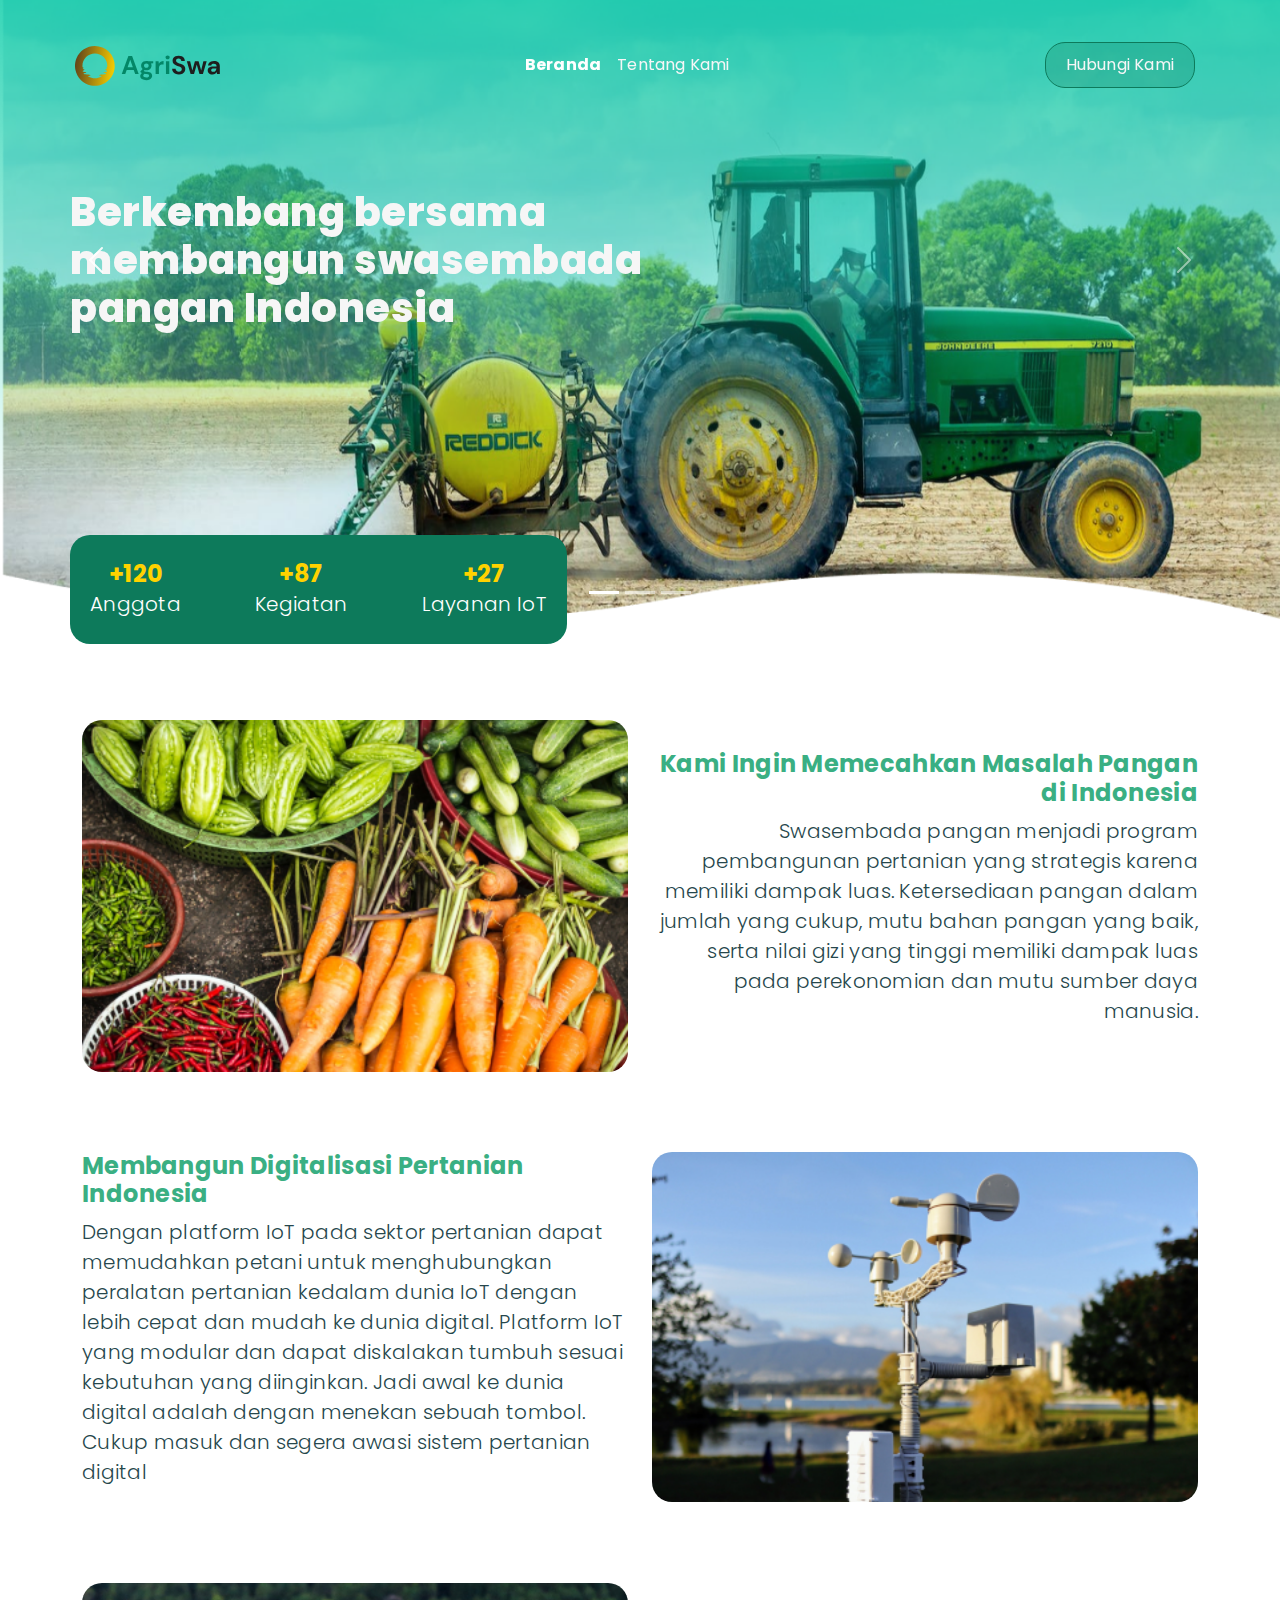
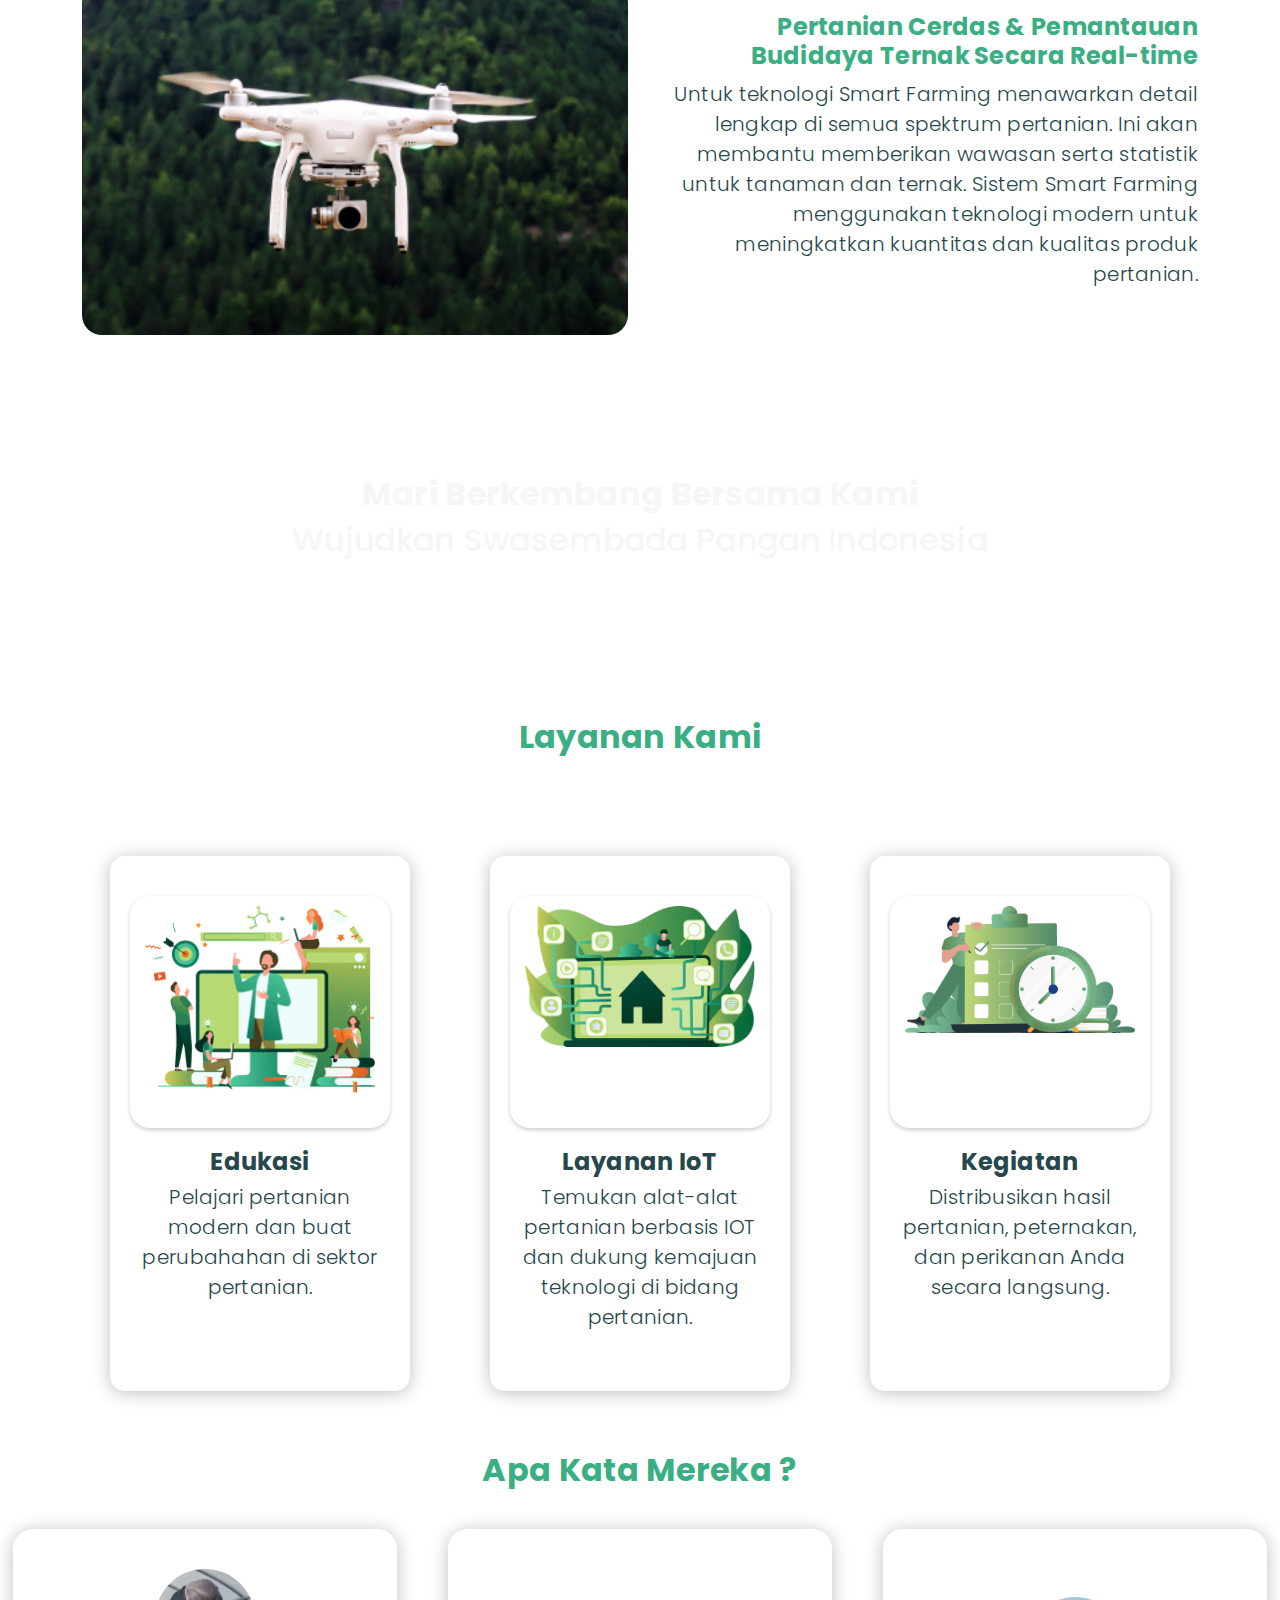
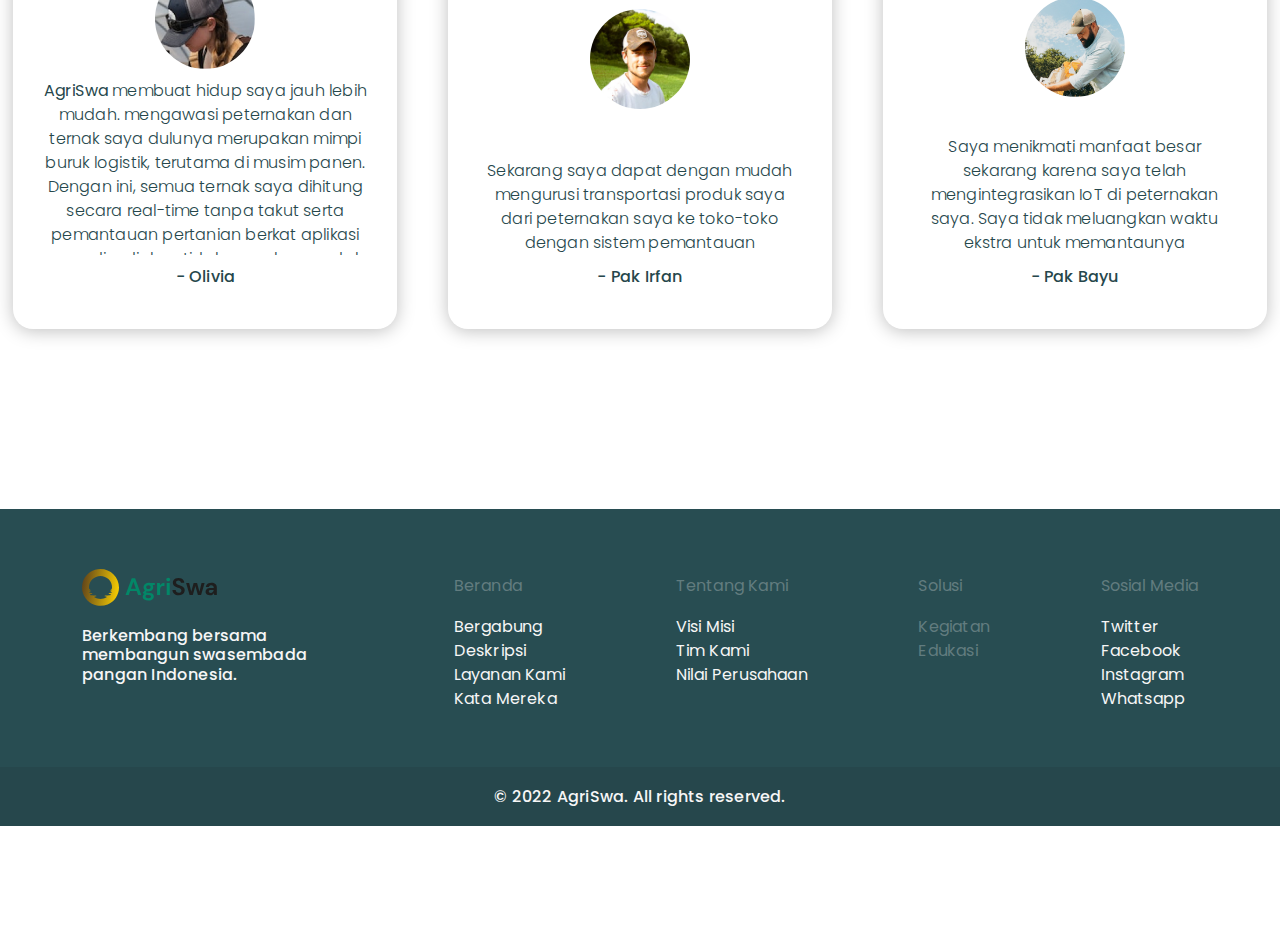
==== commit ceb8a201: "test" ====
--- a/index.html
+++ b/index.html
@@ -30,13 +30,13 @@
                     <li class="nav-item">
                         <a class="nav-link" href="tentangkami.html">Tentang Kami</a>
                     </li>
-                    <li class="nav-item">
+                    <!-- <li class="nav-item">
                         <a class="nav-link" href="#">Layanan IoT</a>
-                    </li>
+                    </li> -->
                 </ul>
                 <ul class="navbar-nav justify-content-end">
                     <li class="nav-item">
-                    <a class="nav-link btn btn-secondary my-2 my-lg-0" href="#">Hubungi Kami</a>
+                    <a class="nav-link btn btn-secondary my-2 my-lg-0" href="https://wa.wizard.id/798fd5" target="_blank" >Hubungi Kami</a>
                     </li>
                 </ul>
             </div>
@@ -241,7 +241,7 @@
                     <div class="col-6 col-md-auto">
                         <p><a href="#"><b>Solusi</b></a></p>
                         <ul class="list-unstyled">
-                            <li><a href="#" class="p1">Layanan IoT</a></li>
+                            <!-- <li><a href="#" class="p1">Layanan IoT</a></li> -->
                             <li><a href="#" class="p1 dis">Kegiatan</a></li>
                             <li><a href="#" class="p1 dis">Edukasi</a></li>
                         </ul>
@@ -252,6 +252,7 @@
                             <li><a href="https://twitter.com/vokasiipb" class="p1">Twitter</a></li>
                             <li><a href="https://www.facebook.com/vokasiipb/" class="p1">Facebook</a></li>
                             <li><a href="https://www.instagram.com/sekolahvokasiipb" class="p1">Instagram</a></li>
+                            <li><a href="https://wa.wizard.id/798fd5" target="_blank">Whatsapp</a></li>
                         </ul>
                     </div>
                 </div>
--- a/css/main.css
+++ b/css/main.css
@@ -1,88 +1,98 @@
+* {
+  font-family: 'Poppins', sans-serif;
+}
+
 body {
   overflow-x: hidden;
   color: #26474C;
 }
 
 h1 {
-  font-family: "Poppins", sans-serif;
+  font-family: 'Poppins', sans-serif;
   font-weight: 800;
   font-size: 40px;
   letter-spacing: 0.5px;
 }
 
 h2 {
-  font-family: "Poppins", sans-serif;
+  font-family: 'Poppins', sans-serif;
   font-weight: 700;
   font-size: 32px;
   letter-spacing: 0.3px;
 }
 
 h3 {
-  font-family: "Poppins", sans-serif;
+  font-family: 'Poppins', sans-serif;
   font-weight: 700;
   font-size: 24px;
   letter-spacing: 0.3px;
 }
 
 h4 {
-  font-family: "Poppins", sans-serif;
+  font-family: 'Poppins', sans-serif;
   font-weight: 600;
   font-size: 20px;
   letter-spacing: 0.2px;
 }
 
 h5 {
-  font-family: "Poppins", sans-serif;
+  font-family: 'Poppins', sans-serif;
   font-weight: 600;
   font-size: 16px;
   letter-spacing: 0.2px;
 }
 
 p {
-  font-family: "Poppins", sans-serif;
+  font-family: 'Poppins', sans-serif;
   font-weight: 300;
   font-size: 20px;
   letter-spacing: 0.3px;
 }
+
 p b {
   font-weight: 400;
 }
+
 p.p1 {
   font-size: 16px;
   letter-spacing: 0.2px;
 }
+
 p.p1 b {
   font-weight: 400;
 }
+
 p.p2 {
   font-size: 12px;
   letter-spacing: 0.2px;
 }
+
 p.p2 b {
   font-weight: 400;
 }
 
 .sh1 {
-  font-family: "Poppins", sans-serif;
+  font-family: 'Poppins', sans-serif;
   font-weight: 500;
   font-size: 24px;
   letter-spacing: 0.3px;
 }
 
 .sh2 {
-  font-family: "Poppins", sans-serif;
+  font-family: 'Poppins', sans-serif;
   font-weight: 500;
   font-size: 16px;
   letter-spacing: 0.2px;
 }
 
 a {
-  font-family: "Poppins", sans-serif;
+  font-family: 'Poppins', sans-serif;
   font-weight: 400;
   font-size: 16px;
   letter-spacing: 0.2px;
   text-decoration: none;
 }
+
 a .active {
   font-weight: 500;
 }
@@ -96,16 +106,30 @@
   background-color: #0D7A5B !important;
   border: none !important;
 }
+
 .btn-primary:hover {
   background-color: #3AAF83 !important;
   color: #F6F6F6 !important;
   font-weight: 500;
 }
 
+.btn-primary-variant {
+  background-color: #0D7A5B !important;
+  border: none !important;
+  color: #F6F6F6;
+}
+
+.btn-primary-variant:hover {
+  background-color: #3AAF83 !important;
+  color: #F6F6F6 !important;
+  font-weight: 500;
+}
+
 .btn-secondary {
   background-color: rgba(13, 122, 91, 0.25) !important;
   border: 1px solid #0D7A5B !important;
 }
+
 .btn-secondary:hover {
   background-color: #0BCDA8 !important;
   border: none !important;
@@ -121,6 +145,7 @@
   top: 0;
   padding: 10px 10px;
 }
+
 @media screen and (min-width: 1024px) {
   .navbar {
     margin-top: 30px;
@@ -128,29 +153,37 @@
     background-color: rgba(58, 175, 131, 0);
   }
 }
+
 .navbar .container-fluid {
   padding: 0px;
 }
+
 .navbar .container-fluid .navbar-brand {
   padding: 4.5px;
   margin: 0px;
 }
+
 .navbar .container-fluid .navbar-brand img {
   height: 40px;
 }
+
 .navbar .container-fluid a {
   color: #F6F6F6;
 }
+
 .navbar .container-fluid a:hover {
   color: #0D7A5B;
 }
+
 .navbar .container-fluid a.active {
   font-weight: bold;
-  color: white;
-}
+  color: #FFFF;
+}
+
 .navbar .container-fluid .btn {
   margin: 0px 15px;
 }
+
 .navbar.sticky {
   background-color: #3AAF83;
   position: fixed;
@@ -165,49 +198,57 @@
   position: relative;
   margin-top: 65px;
 }
+
 @media screen and (min-width: 1024px) {
   .hero {
     margin-top: -100px;
     height: 80vh;
   }
 }
+
 .hero .text {
   color: #F6F6F6;
   position: absolute;
 }
+
 @media screen and (min-width: 480px) {
   .hero .text {
     top: 30%;
     margin-left: 10px;
   }
 }
+
 @media screen and (min-width: 1024px) {
   .hero .text {
     top: 40%;
     margin-left: 70px;
   }
 }
+
 .hero img {
   width: 100%;
   height: 50vh;
   background-size: cover;
 }
+
 @media screen and (min-width: 1024px) {
   .hero img {
     height: 80vh;
   }
 }
+
 .hero .card {
   background-color: #0D7A5B;
   width: -webkit-fit-content;
   width: -moz-fit-content;
   width: fit-content;
   padding: 25px 10px;
-  color: white;
+  color: #FFFF;
   border: none;
   border-radius: 20px;
   margin: 20px auto;
 }
+
 @media screen and (min-width: 480px) {
   .hero .card {
     position: absolute;
@@ -217,23 +258,28 @@
     padding: 25px 20px;
   }
 }
+
 @media screen and (min-width: 1024px) {
   .hero .card {
     left: 70px;
   }
 }
+
 @media screen and (min-width: 1024px) {
   .hero .card .item {
     gap: 50px;
   }
 }
+
 .hero .card .item h3 {
   color: #FFD200;
   margin: 0px;
 }
+
 .hero .card .item p {
   margin: 0px;
 }
+
 .hero .card .item .item-desk {
   width: -webkit-fit-content;
   width: -moz-fit-content;
@@ -243,25 +289,31 @@
 .desc {
   margin-top: 100px;
 }
+
 @media screen and (max-width: 479px) {
   .desc {
     margin-top: 200px;
   }
 }
+
 .desc .card-item {
   margin-bottom: 80px;
 }
+
 .desc .card-item img {
   border-radius: 20px;
   background-position: center;
   background-size: cover;
 }
+
 .desc .card-item h3 {
   color: #3AAF83;
 }
+
 .desc .card-item h1 {
   color: #3AAF83;
 }
+
 @media screen and (max-width: 719px) {
   .desc .card-item {
     margin-bottom: 20px;
@@ -279,6 +331,7 @@
   color: #F6F6F6;
   margin-bottom: 90px;
 }
+
 .banner-layanan .light {
   font-weight: 500;
 }
@@ -287,16 +340,19 @@
   margin-bottom: 80px;
   color: #3AAF83;
 }
+
 .layanan .card {
   padding: 40px 20px;
   border: none;
-  box-shadow: 0px 2px 18px rgba(0, 0, 0, 0.25);
+  -webkit-box-shadow: 0px 2px 18px rgba(0, 0, 0, 0.25);
+          box-shadow: 0px 2px 18px rgba(0, 0, 0, 0.25);
   border-radius: 15px;
   margin: 20px;
   width: -webkit-fit-content;
   width: -moz-fit-content;
   width: fit-content;
 }
+
 @media screen and (min-width: 720px) {
   .layanan .card {
     margin-bottom: 10px;
@@ -304,110 +360,136 @@
     height: 535px;
   }
 }
+
 .layanan .card .card-img {
   padding: 10px;
   border-radius: 20px;
-  box-shadow: 0px 2px 4px rgba(0, 0, 0, 0.2);
+  -webkit-box-shadow: 0px 2px 4px rgba(0, 0, 0, 0.2);
+          box-shadow: 0px 2px 4px rgba(0, 0, 0, 0.2);
   margin-bottom: 20px;
   height: 232px;
 }
+
 .layanan .card .card-img img {
   width: 230px;
 }
+
 .layanan .card h3 {
   margin-bottom: 5px;
   color: #26474C;
   text-decoration: none;
 }
+
 .layanan .card p {
   color: #26474C;
   text-decoration: none;
 }
+
 .layanan .card:hover {
   background-color: #0D7A5B;
 }
+
 .layanan .card:hover .card-img {
   background-color: #62D7A0;
 }
+
 .layanan .card:hover h3 {
-  color: white;
-}
+  color: #FFFF;
+}
+
 .layanan .card:hover p {
-  color: white;
+  color: #FFFF;
 }
 
 .testimoni {
   margin-top: 50px;
 }
+
 .testimoni h2 {
   color: #3AAF83;
   margin-bottom: 20px;
 }
+
 .testimoni .card {
   padding: 40px 20px;
   border: none;
-  box-shadow: 0px 2px 18px rgba(0, 0, 0, 0.25);
+  -webkit-box-shadow: 0px 2px 18px rgba(0, 0, 0, 0.25);
+          box-shadow: 0px 2px 18px rgba(0, 0, 0, 0.25);
   border-radius: 20px;
   margin: 20px;
   width: -webkit-fit-content;
   width: -moz-fit-content;
   width: fit-content;
 }
+
 @media screen and (min-width: 720px) {
   .testimoni .card {
     width: 30vw;
     height: 400px;
   }
 }
+
 .testimoni .card img {
   width: 100px;
   height: 100px;
   border-radius: 100%;
   margin: auto;
 }
+
 .testimoni .card p {
   margin: 10px;
   overflow-y: hidden;
 }
+
 .testimoni .card:hover {
   background-color: #0D7A5B;
-  color: white;
+  color: #FFFF;
 }
 
 .footer {
   margin-top: 160px;
 }
+
 .footer .company {
   padding: 60px 0px 40px;
   background-color: #284D52;
   color: #F6F6F6;
 }
+
 .footer .company img {
   margin-bottom: 20px;
 }
+
 .footer .company p a {
   color: #627C7F;
 }
+
 .footer .company p a:hover {
   color: #0D7A5B;
 }
+
 .footer .company a {
   color: #F6F6F6;
 }
+
 .footer .company a.dis {
   color: #627C7F;
 }
+
 .footer .company a:hover {
   color: #67F0BC;
 }
+
 .footer .company a:hover.dis {
   color: #627C7F;
 }
+
 .footer .copyright {
   padding: 20px 0px;
   background-color: #26474C;
   color: #F6F6F6;
 }
+
 .footer .copyright h5 {
   margin: 0px;
 }
@@ -417,10 +499,12 @@
   padding: 40px 0px;
   margin-bottom: 60px;
 }
+
 .tim h2 {
   margin-bottom: 20px;
   color: #F6F6F6;
 }
+
 .tim .card {
   border: none;
   width: 220px;
@@ -430,6 +514,7 @@
   margin: 20px 0px;
   background-color: rgba(0, 0, 0, 0);
 }
+
 .tim .card img {
   width: 120px;
   height: 120px;
@@ -437,15 +522,18 @@
   margin: auto;
   margin-bottom: 20px;
 }
+
 .tim .card h5 {
   color: #F6F6F6;
   text-decoration: none;
   margin: 0px;
 }
+
 .tim .card p {
   color: #F6F6F6;
   text-decoration: none;
 }
+
 .tim .card:hover h5 {
   text-decoration: underline;
 }
@@ -454,39 +542,49 @@
   margin-bottom: 20px;
   color: #3AAF83;
 }
+
 @media screen and (min-width: 720px) {
   .value h2 {
     margin-bottom: 80px;
   }
 }
+
 .value .card {
   padding: 40px 20px;
   border: none;
-  box-shadow: 0px 2px 18px rgba(0, 0, 0, 0.25);
+  -webkit-box-shadow: 0px 2px 18px rgba(0, 0, 0, 0.25);
+          box-shadow: 0px 2px 18px rgba(0, 0, 0, 0.25);
   width: 350px;
   height: 250px;
   border-radius: 15px;
   margin: 20px 0px;
 }
+
 .value .card h3 {
   margin-bottom: 5px;
   color: #0D7A5B;
   text-decoration: none;
 }
+
 .value .card p {
   color: #26474C;
   text-decoration: none;
 }
+
 .value .card:hover {
   background-color: #0D7A5B;
 }
+
 .value .card:hover .card-img {
   background-color: #62D7A0;
 }
+
 .value .card:hover h3 {
-  color: white;
+  color: #FFFF;
   text-decoration: underline;
 }
+
 .value .card:hover p {
-  color: white;
-}/*# sourceMappingURL=main.css.map */+  color: #FFFF;
+}
+/*# sourceMappingURL=main.css.map */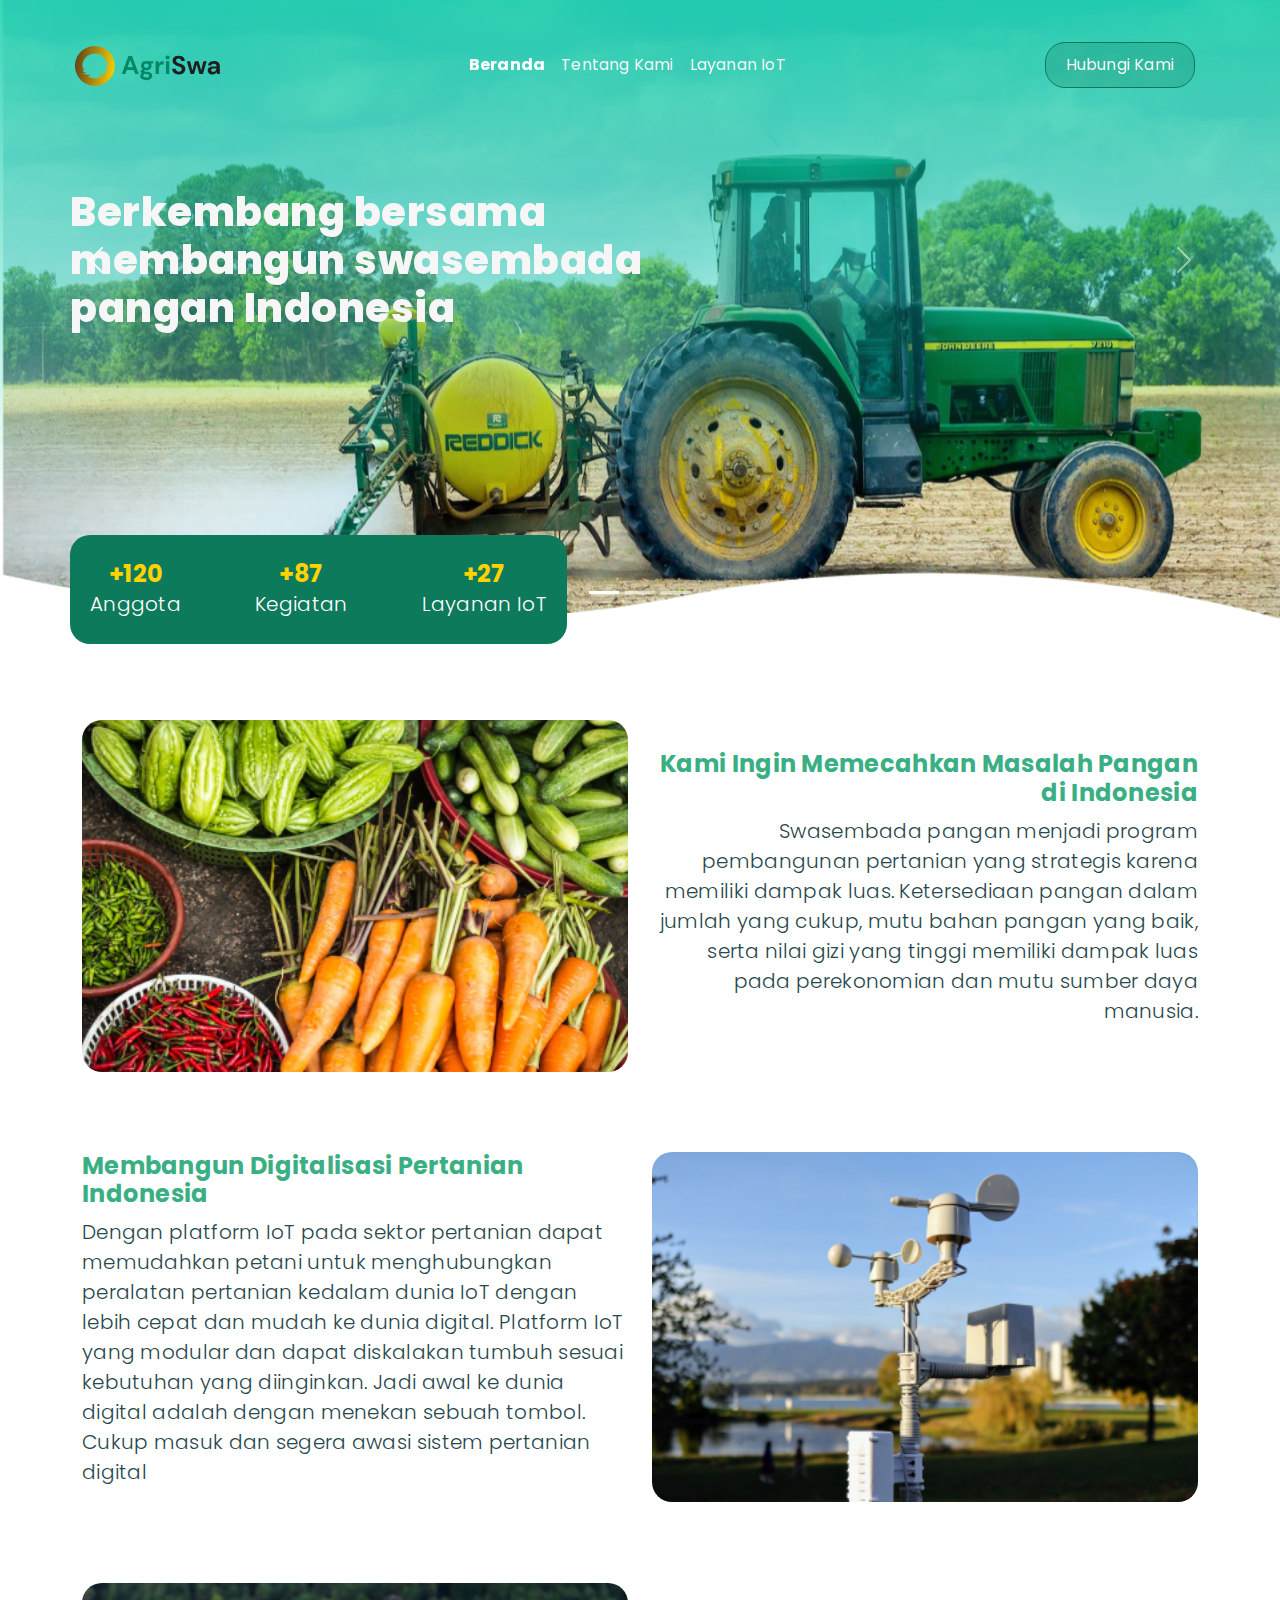
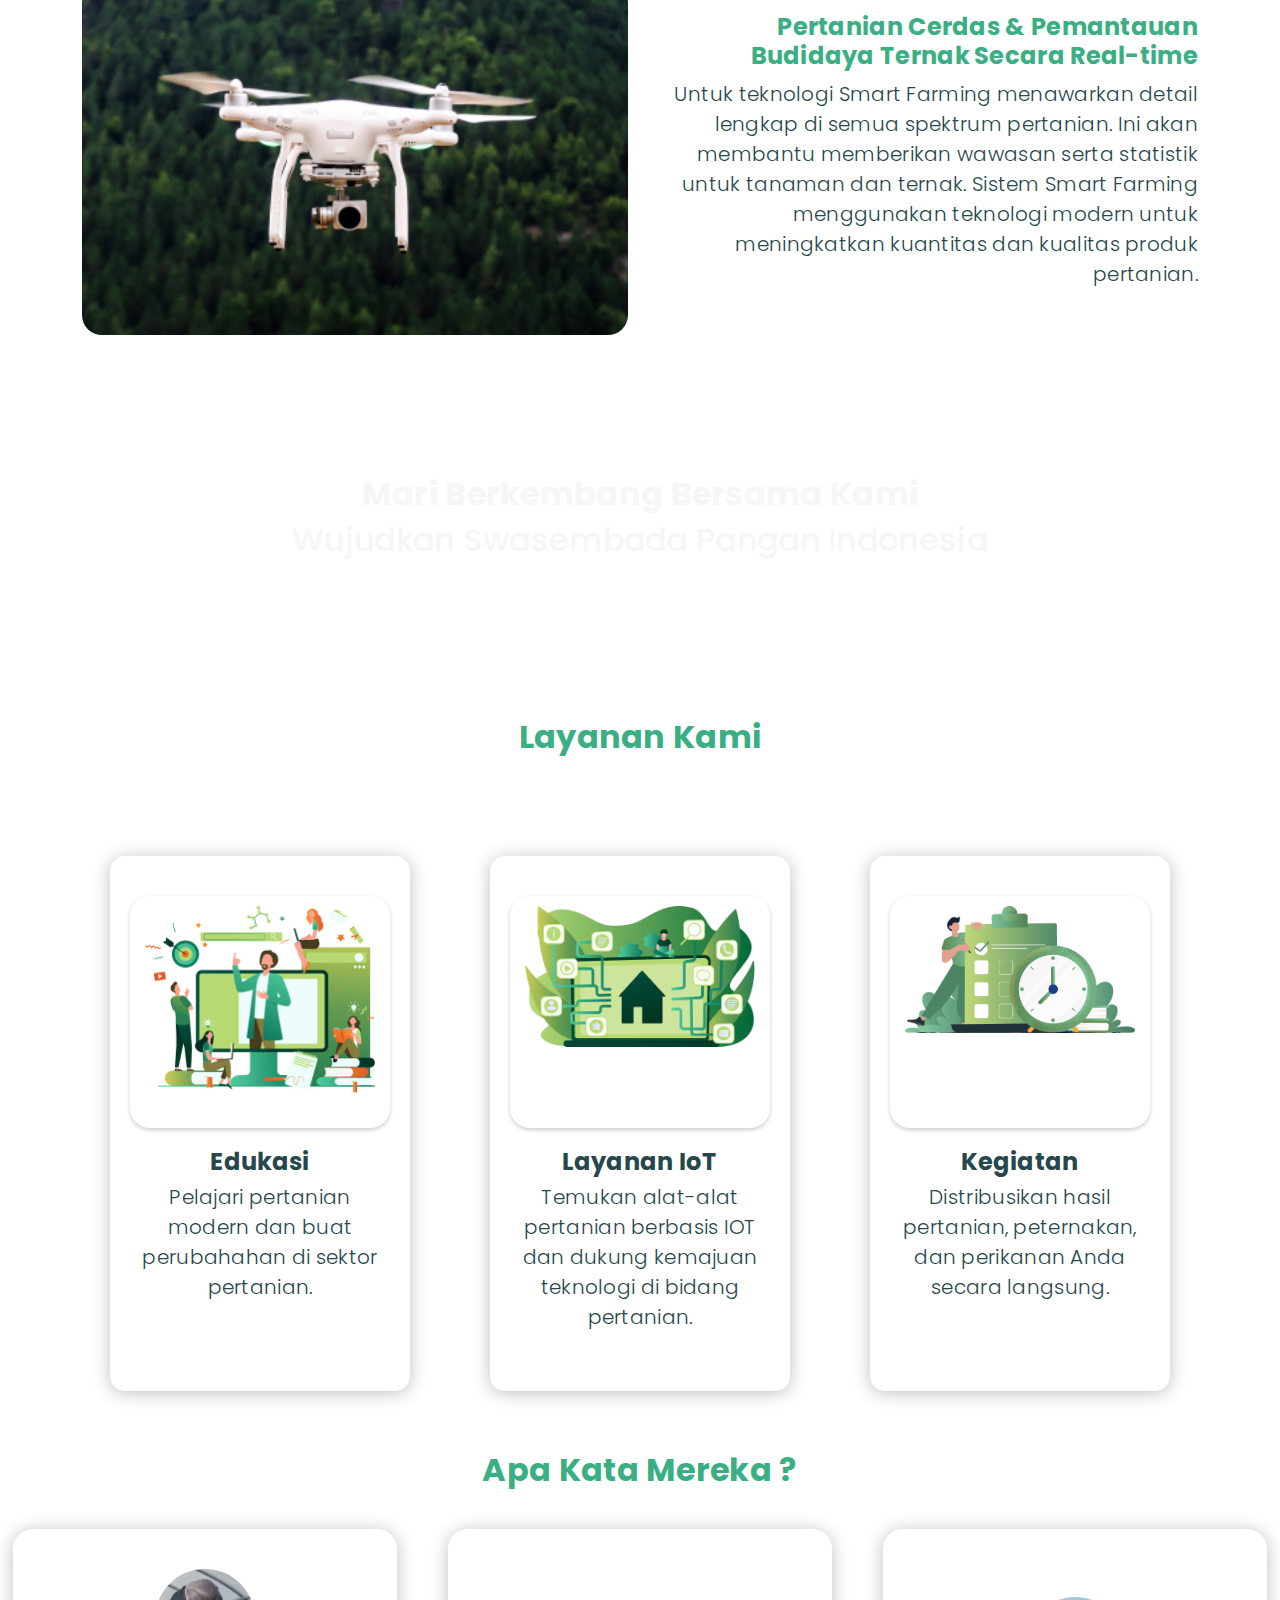
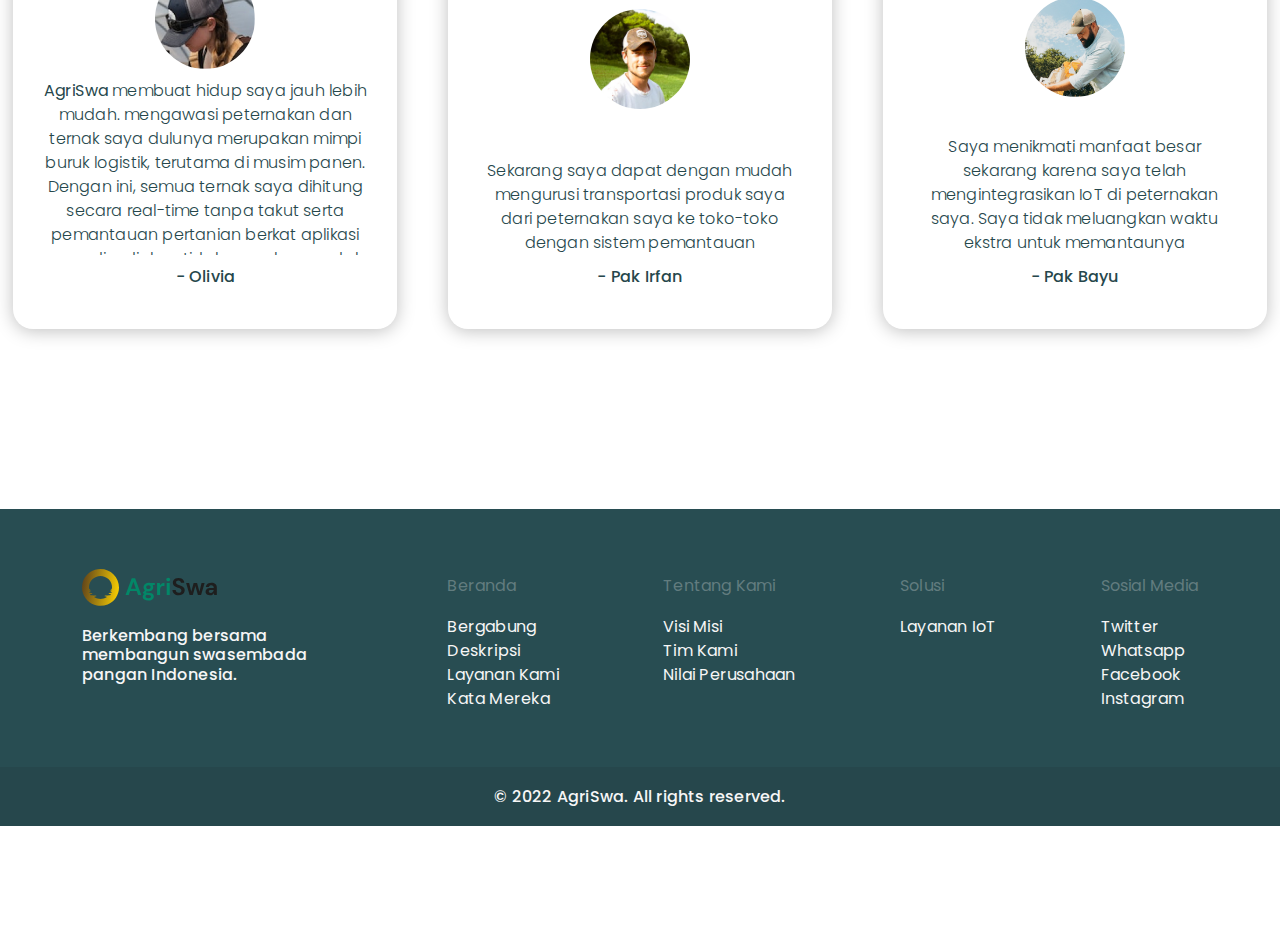
==== commit bf14b8cf: "[UPDATE] merge with fadly" ====
--- a/index.html
+++ b/index.html
@@ -30,13 +30,13 @@
                     <li class="nav-item">
                         <a class="nav-link" href="tentangkami.html">Tentang Kami</a>
                     </li>
-                    <!-- <li class="nav-item">
-                        <a class="nav-link" href="#">Layanan IoT</a>
-                    </li> -->
+                    <li class="nav-item">
+                        <a class="nav-link" href="service-iot.html">Layanan IoT</a>
+                    </li>
                 </ul>
                 <ul class="navbar-nav justify-content-end">
                     <li class="nav-item">
-                    <a class="nav-link btn btn-secondary my-2 my-lg-0" href="https://wa.wizard.id/798fd5" target="_blank" >Hubungi Kami</a>
+                    <a class="nav-link btn btn-secondary my-2 my-lg-0" href="https://wa.wizard.id/798fd5" target="_blank">Hubungi Kami</a>
                     </li>
                 </ul>
             </div>
@@ -224,7 +224,7 @@
                     <div class="col-6 col-md-auto">
                         <p><a href="index.html"><b>Beranda</b></a></p>
                         <ul class="list-unstyled">
-                            <li><a href="index.html#" class="p1">Bergabung</a></li>
+                            <li><a href="https://wa.wizard.id/798fd5" class="p1">Bergabung</a></li>
                             <li><a href="index.html##desc" class="p1">Deskripsi</a></li>
                             <li><a href="index.html#layanan" class="p1">Layanan Kami</a></li>
                             <li><a href="index.html#testimoni" class="p1">Kata Mereka</a></li>
@@ -241,18 +241,16 @@
                     <div class="col-6 col-md-auto">
                         <p><a href="#"><b>Solusi</b></a></p>
                         <ul class="list-unstyled">
-                            <!-- <li><a href="#" class="p1">Layanan IoT</a></li> -->
-                            <li><a href="#" class="p1 dis">Kegiatan</a></li>
-                            <li><a href="#" class="p1 dis">Edukasi</a></li>
+                            <li><a href="service-iot.html" class="p1">Layanan IoT</a></li>
                         </ul>
                     </div>
                     <div class="col-6 col-md-auto">
                         <p><a href="#"><b>Sosial Media</b></a></p>
                         <ul class="list-unstyled">
                             <li><a href="https://twitter.com/vokasiipb" class="p1">Twitter</a></li>
+                            <li><a href="https://wa.wizard.id/798fd5" class="p1">Whatsapp</a></li>
                             <li><a href="https://www.facebook.com/vokasiipb/" class="p1">Facebook</a></li>
                             <li><a href="https://www.instagram.com/sekolahvokasiipb" class="p1">Instagram</a></li>
-                            <li><a href="https://wa.wizard.id/798fd5" target="_blank">Whatsapp</a></li>
                         </ul>
                     </div>
                 </div>
--- a/css/main.css
+++ b/css/main.css
@@ -1,3 +1,123 @@
+.navbar2 {
+  background-color: #FFFF;
+  -ms-flex-item-align: center;
+      -ms-grid-row-align: center;
+      align-self: center;
+  width: 100%;
+  padding: 10px 50px 10px 50px;
+  margin-bottom: 40px;
+  -webkit-filter: drop-shadow(0px 2px 25px rgba(191, 191, 191, 0.25));
+          filter: drop-shadow(0px 2px 25px rgba(191, 191, 191, 0.25));
+}
+
+.navbar2 .container-iot {
+  display: -webkit-box;
+  display: -ms-flexbox;
+  display: flex;
+}
+
+.body-iot {
+  margin: 0 90px 0 90px;
+}
+
+.body-iot h3 {
+  color: #3AAF83;
+}
+
+@media (max-width: 1199.98px) {
+  .body-iot {
+    margin-bottom: 0px !important;
+  }
+}
+
+.body-iot .card-product .card-product-img {
+  height: 300px;
+  width: 100%;
+  -webkit-box-shadow: 0px 2px 18px rgba(0, 0, 0, 0.25);
+          box-shadow: 0px 2px 18px rgba(0, 0, 0, 0.25);
+  -o-object-fit: cover;
+     object-fit: cover;
+}
+
+@media (max-width: 991.98px) {
+  .body-iot .card-product .card-product-img {
+    margin-bottom: 50px !important;
+  }
+}
+
+@media (min-width: 768px) {
+  .body-iot .card-product .card-product-img {
+    margin-right: 50px !important;
+  }
+}
+
+.body-iot .card-product .card-product-item {
+  height: 100%;
+  width: 100%;
+  -webkit-box-shadow: 0px 2px 18px rgba(0, 0, 0, 0.25);
+          box-shadow: 0px 2px 18px rgba(0, 0, 0, 0.25);
+}
+
+.navbar2 {
+  background-color: #FFFF;
+  -ms-flex-item-align: center;
+      -ms-grid-row-align: center;
+      align-self: center;
+  width: 100%;
+  padding: 10px 50px 10px 50px;
+  margin-bottom: 40px;
+  -webkit-filter: drop-shadow(0px 2px 25px rgba(191, 191, 191, 0.25));
+          filter: drop-shadow(0px 2px 25px rgba(191, 191, 191, 0.25));
+}
+
+.navbar2 .container-iot {
+  display: -webkit-box;
+  display: -ms-flexbox;
+  display: flex;
+}
+
+.body-iot {
+  margin: 0 90px 0 90px;
+}
+
+.body-iot h3 {
+  color: #3AAF83;
+}
+
+@media (max-width: 1199.98px) {
+  .body-iot {
+    margin-bottom: 0px !important;
+  }
+}
+
+.body-iot .card-product .card-product-img {
+  height: 300px;
+  width: 100%;
+  -webkit-box-shadow: 0px 2px 18px rgba(0, 0, 0, 0.25);
+          box-shadow: 0px 2px 18px rgba(0, 0, 0, 0.25);
+  -o-object-fit: cover;
+     object-fit: cover;
+}
+
+@media (max-width: 991.98px) {
+  .body-iot .card-product .card-product-img {
+    margin-bottom: 50px !important;
+  }
+}
+
+@media (min-width: 768px) {
+  .body-iot .card-product .card-product-img {
+    margin-right: 50px !important;
+  }
+}
+
+.body-iot .card-product .card-product-item {
+  height: 100%;
+  width: 100%;
+  -webkit-box-shadow: 0px 2px 18px rgba(0, 0, 0, 0.25);
+          box-shadow: 0px 2px 18px rgba(0, 0, 0, 0.25);
+}
+
 * {
   font-family: 'Poppins', sans-serif;
 }
